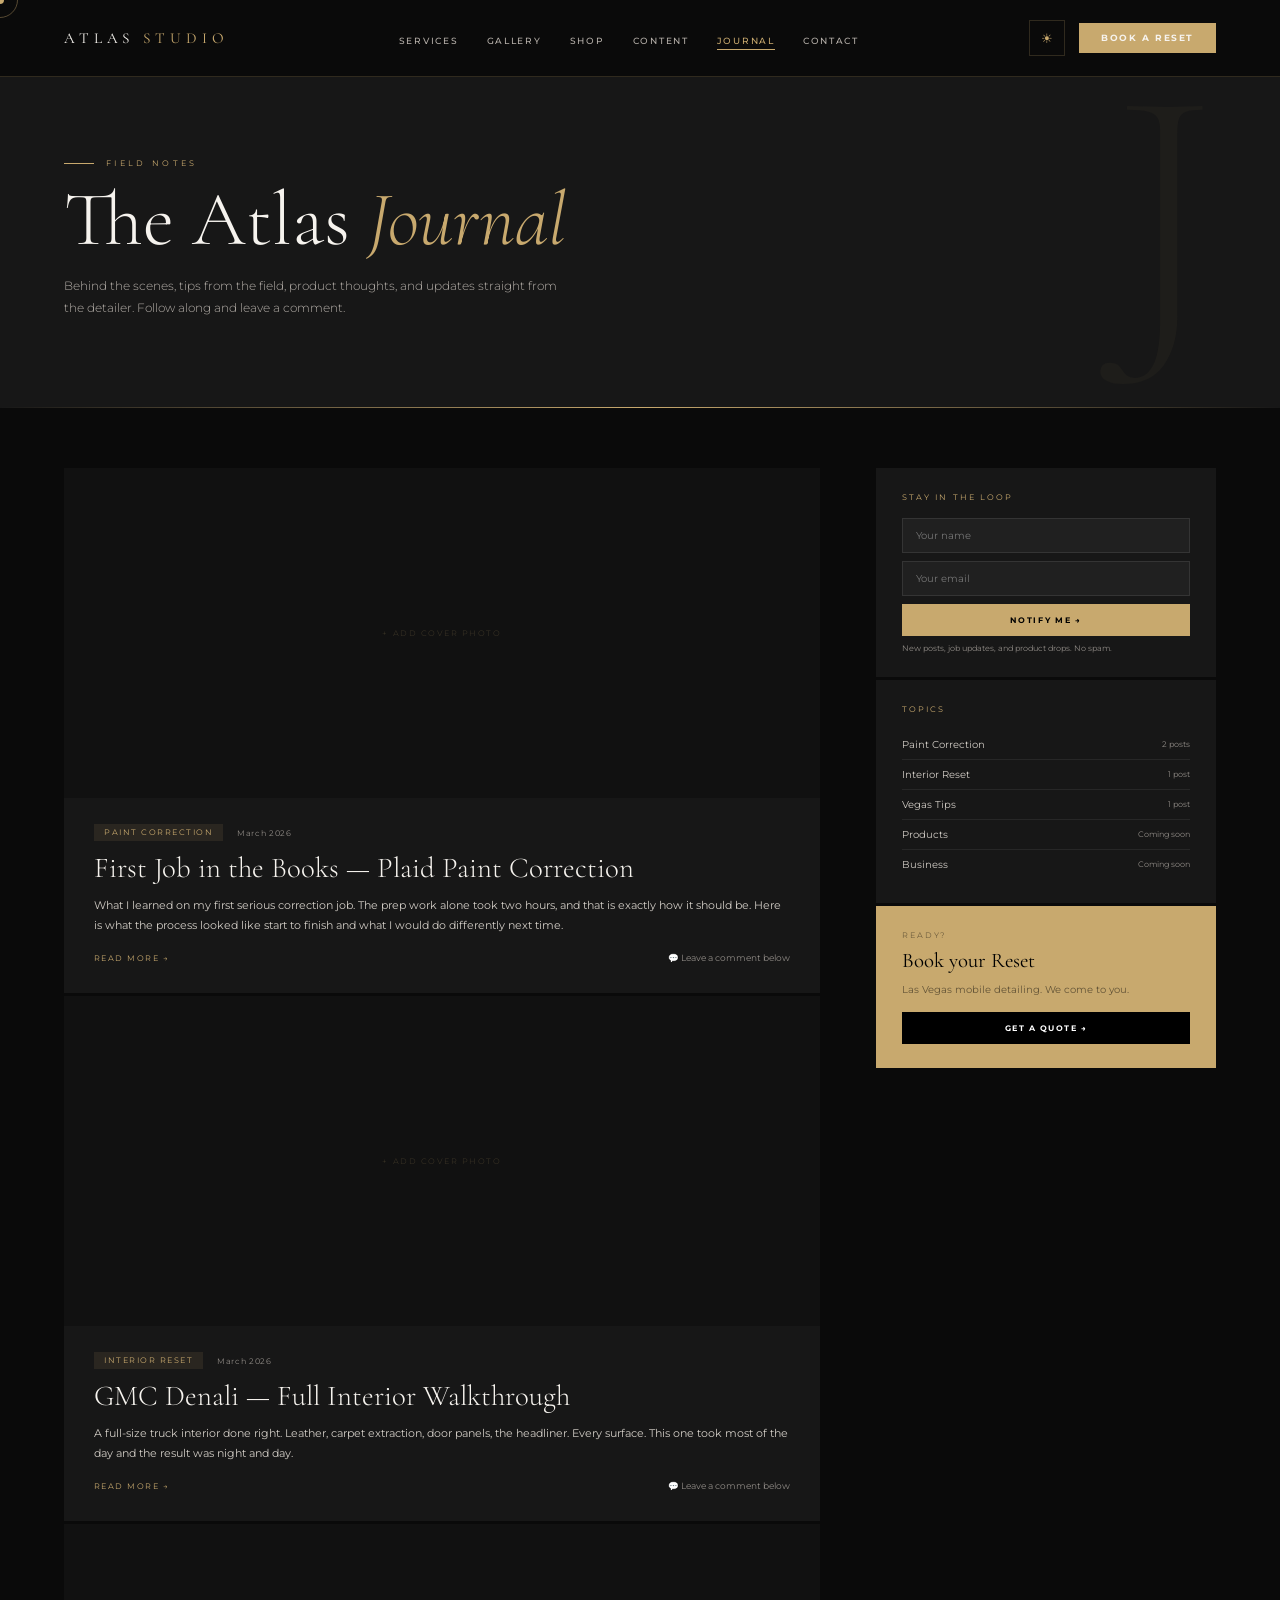
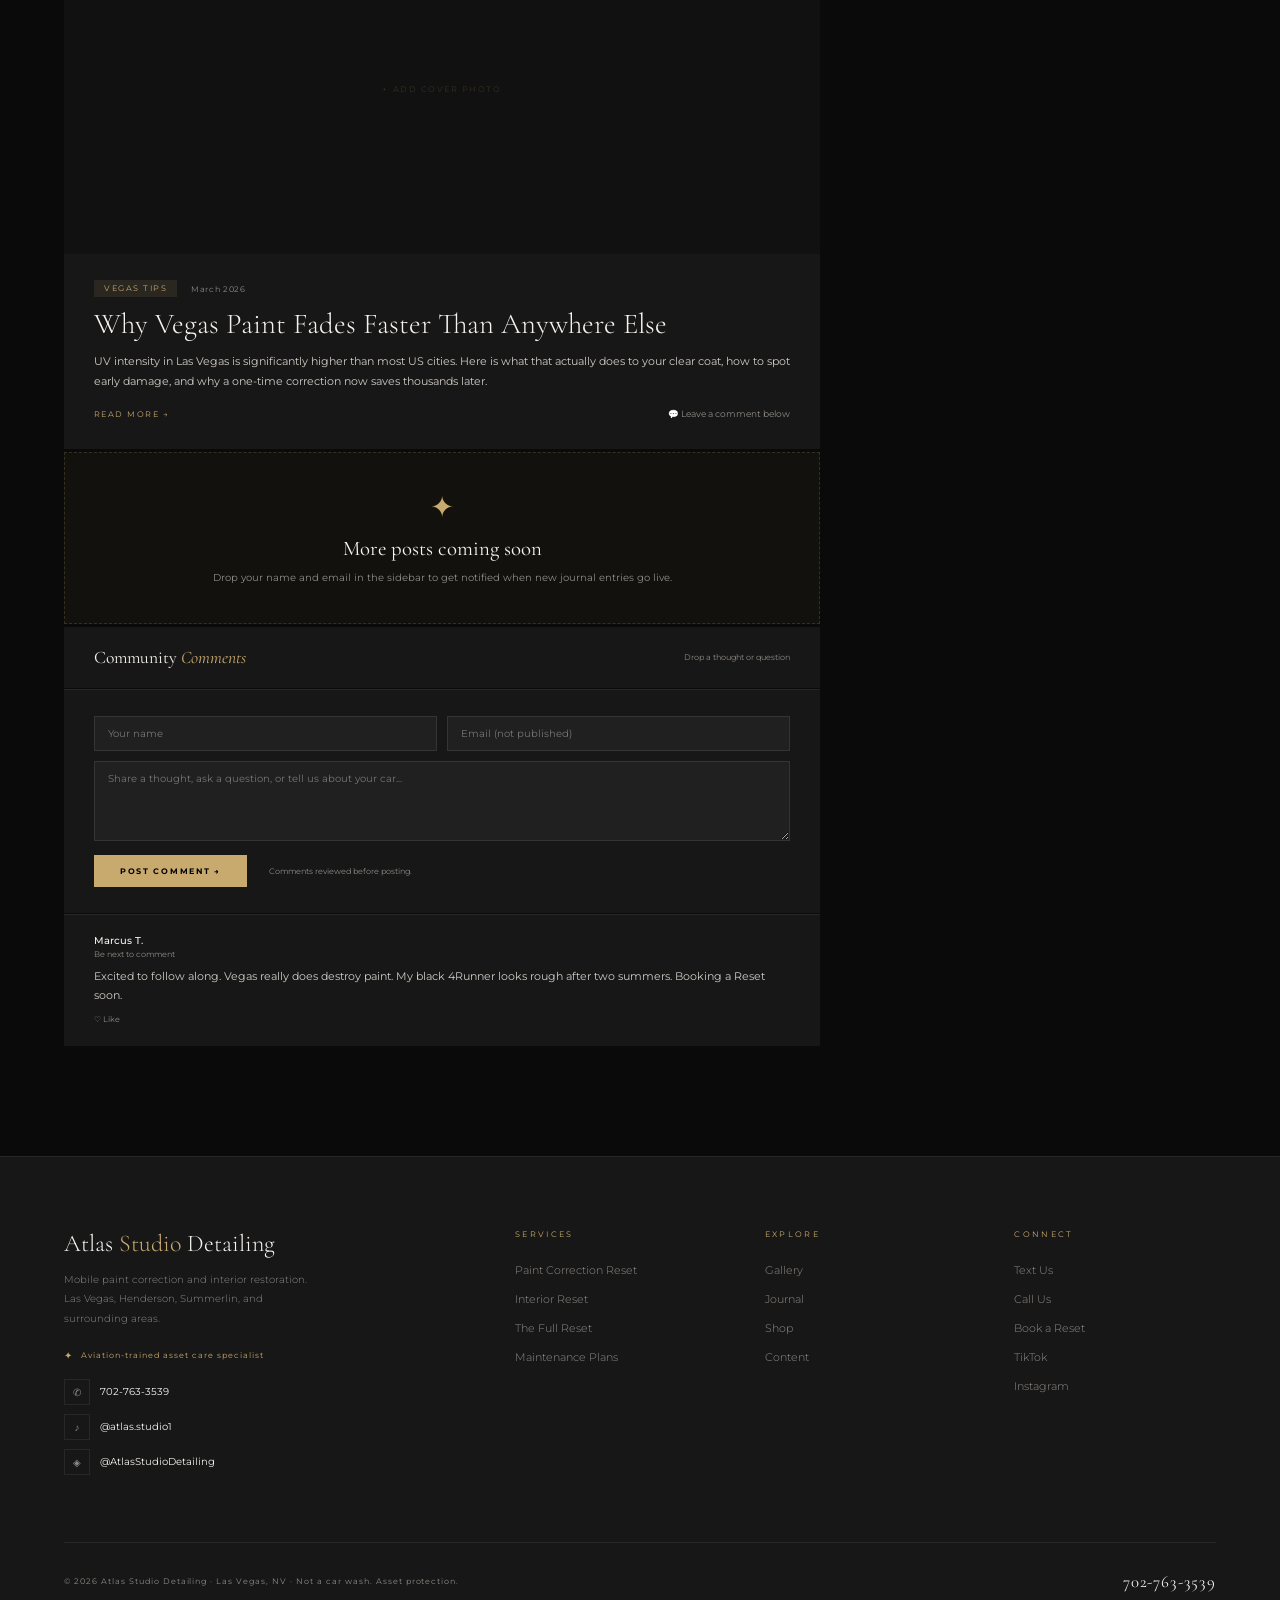
==== blog.html @ 5dc535c1 "Add files via upload" ====
<!DOCTYPE html>
<html lang="en" data-theme="dark">
<head>
<meta charset="UTF-8"><meta name="viewport" content="width=device-width,initial-scale=1.0">
<title>The Atlas Journal | Atlas Studio Detailing</title><meta name="description" content="Behind the scenes, tips from the field, and updates from Atlas Studio Detailing Las Vegas. Read and comment.">
<link rel="preconnect" href="https://fonts.googleapis.com"><link rel="preconnect" href="https://fonts.gstatic.com" crossorigin><link href="https://fonts.googleapis.com/css2?family=Cormorant+Garamond:ital,wght@0,300;0,400;0,600;1,300;1,400&family=Montserrat:wght@300;400;500;600;700&display=swap" rel="stylesheet">
<style>/* ═══════════════════════════════════════════════════
   ATLAS STUDIO — GLOBAL DESIGN SYSTEM v3.0
   State of the Art · Premium · Las Vegas
═══════════════════════════════════════════════════ */

/* ── THEME VARIABLES ── */
:root {
  --black:     #0a0a0a;
  --dark:      #111111;
  --charcoal:  #171717;
  --surface:   #1c1c1c;
  --white:     #f6f3ee;
  --gold:      #c8a96e;
  --gold-lt:   #dfc18e;
  --gold-dim:  rgba(200,169,110,.12);
  --gold-glow: rgba(200,169,110,.25);
  --muted:     #908b86;
  --mid:       #b5afa9;
  --copy:      #d0cbc4;
  --border:    rgba(255,255,255,.07);
  --border-gold: rgba(200,169,110,.2);
  --glass-bg:  rgba(255,255,255,.04);
  --glass-border: rgba(255,255,255,.09);
  --shadow:    0 24px 60px rgba(0,0,0,.45);
  /* Light mode overrides applied via [data-theme="light"] */
}

[data-theme="light"] {
  --black:     #f0ece4;
  --dark:      #e8e4dc;
  --charcoal:  #dedad2;
  --surface:   #f5f2ec;
  --white:     #1a1814;
  --muted:     #6b6560;
  --mid:       #5a5550;
  --copy:      #3a3630;
  --border:    rgba(0,0,0,.08);
  --border-gold: rgba(160,120,60,.25);
  --glass-bg:  rgba(0,0,0,.03);
  --glass-border: rgba(0,0,0,.1);
  --shadow:    0 24px 60px rgba(0,0,0,.12);
}

/* ── RESET & BASE ── */
*,*::before,*::after{margin:0;padding:0;box-sizing:border-box}
html{scroll-behavior:smooth;font-size:16px}
body{
  background:var(--black);
  color:var(--white);
  font-family:'Montserrat',sans-serif;
  overflow-x:hidden;
  -webkit-font-smoothing:antialiased;
  transition:background .35s,color .35s;
}

/* ── ZERO BLUE LINKS ── */
a,a:link,a:visited,a:hover,a:active,a:focus{
  color:inherit!important;
  text-decoration:none!important;
  -webkit-tap-highlight-color:transparent;
}

/* ── CUSTOM CURSOR ── */
.cursor{
  position:fixed;width:8px;height:8px;
  background:var(--gold);border-radius:50%;
  pointer-events:none;z-index:9999;
  transform:translate(-50%,-50%);
  transition:transform .15s cubic-bezier(.16,1,.3,1),
             background .2s,width .2s,height .2s;
  mix-blend-mode:normal;
}
.cursor-ring{
  position:fixed;width:36px;height:36px;
  border:1.5px solid var(--gold);border-radius:50%;
  pointer-events:none;z-index:9998;
  transform:translate(-50%,-50%);
  transition:left .1s,top .1s,
             width .3s cubic-bezier(.16,1,.3,1),
             height .3s cubic-bezier(.16,1,.3,1),
             opacity .3s,border-color .2s;
  opacity:.4;
}
.cursor.active{transform:translate(-50%,-50%) scale(0);background:var(--gold-lt)}
.cursor-ring.active{width:56px;height:56px;opacity:.65}

/* ── NAVIGATION ── */
nav{
  position:fixed;top:0;left:0;right:0;z-index:600;
  padding:20px 5vw;
  display:flex;align-items:center;justify-content:space-between;
  background:rgba(10,10,10,.92);
  backdrop-filter:blur(20px) saturate(180%);
  -webkit-backdrop-filter:blur(20px) saturate(180%);
  border-bottom:1px solid var(--border-gold);
  transition:padding .3s,background .3s;
}
[data-theme="light"] nav{background:rgba(240,236,228,.92)}
nav.scrolled{padding:13px 5vw}
.nav-logo{
  font-family:'Cormorant Garamond',serif;
  font-size:.95rem;font-weight:400;
  letter-spacing:.32em;text-transform:uppercase;
  color:var(--white)!important;
}
.nav-logo span{color:var(--gold)!important}
.nav-links{display:flex;gap:28px;list-style:none}
.nav-links a{
  color:var(--mid)!important;
  font-size:.54rem;letter-spacing:.2em;
  text-transform:uppercase;font-weight:500;
  transition:color .25s;
  padding-bottom:3px;
  border-bottom:1px solid transparent;
}
.nav-links a:hover,.nav-links a.active{
  color:var(--gold)!important;
  border-bottom-color:var(--gold);
}
.nav-right{display:flex;align-items:center;gap:14px}

/* Theme toggle */
.theme-toggle{
  width:36px;height:36px;
  border:1px solid var(--border-gold);
  background:transparent;
  color:var(--gold)!important;
  font-size:.8rem;
  display:flex;align-items:center;justify-content:center;
  cursor:pointer;transition:background .25s,transform .25s;
  flex-shrink:0;
}
.theme-toggle:hover{background:var(--gold-dim);transform:rotate(20deg)}

/* Mobile menu toggle */
.nav-hamburger{
  display:none;
  flex-direction:column;gap:5px;
  cursor:pointer;padding:6px;
}
.nav-hamburger span{
  display:block;width:22px;height:1.5px;
  background:var(--gold);
  transition:transform .3s,opacity .3s;
}
.nav-hamburger.open span:nth-child(1){transform:translateY(6.5px) rotate(45deg)}
.nav-hamburger.open span:nth-child(2){opacity:0}
.nav-hamburger.open span:nth-child(3){transform:translateY(-6.5px) rotate(-45deg)}

/* Mobile menu */
.mobile-menu{
  position:fixed;top:0;left:0;right:0;bottom:0;
  background:rgba(10,10,10,.98);
  z-index:590;
  display:flex;flex-direction:column;align-items:center;justify-content:center;
  gap:6px;
  opacity:0;pointer-events:none;
  transition:opacity .3s;
}
.mobile-menu.open{opacity:1;pointer-events:all}
.mobile-menu a{
  font-family:'Cormorant Garamond',serif;
  font-size:clamp(2rem,7vw,3rem);
  font-weight:300;color:var(--white)!important;
  letter-spacing:.1em;
  padding:10px 0;
  opacity:0;transform:translateY(20px);
  transition:opacity .35s,transform .35s,color .25s;
}
.mobile-menu.open a{opacity:1;transform:translateY(0)}
.mobile-menu.open a:nth-child(1){transition-delay:.05s}
.mobile-menu.open a:nth-child(2){transition-delay:.1s}
.mobile-menu.open a:nth-child(3){transition-delay:.15s}
.mobile-menu.open a:nth-child(4){transition-delay:.2s}
.mobile-menu.open a:nth-child(5){transition-delay:.25s}
.mobile-menu.open a:nth-child(6){transition-delay:.3s}
.mobile-menu.open a:nth-child(7){transition-delay:.35s}
.mobile-menu a:hover{color:var(--gold)!important}

.nav-cta{
  font-size:.54rem;letter-spacing:.18em;
  text-transform:uppercase;font-weight:700;
  color:var(--black)!important;
  background:var(--gold);padding:10px 22px;
  transition:background .25s,transform .2s;
  white-space:nowrap;
}
.nav-cta:hover{background:var(--gold-lt);transform:translateY(-1px)}

/* ── INNER PAGE HERO ── */
.page-hero{
  padding:158px 5vw 88px;
  background:var(--charcoal);
  position:relative;overflow:hidden;
}
.page-hero::after{
  content:'';position:absolute;
  bottom:0;left:0;right:0;height:1px;
  background:linear-gradient(to right,transparent,var(--gold),transparent);
}
.ph-eyebrow{
  font-size:.52rem;letter-spacing:.4em;
  text-transform:uppercase;color:var(--gold);
  margin-bottom:14px;
  display:flex;align-items:center;gap:12px;
}
.ph-eyebrow::before{content:'';display:block;width:30px;height:1px;background:var(--gold)}
.ph-title{
  font-family:'Cormorant Garamond',serif;
  font-size:clamp(2.8rem,6vw,5rem);
  font-weight:300;line-height:1;color:var(--white);
}
.ph-title em{font-style:italic;color:var(--gold)}
.ph-sub{
  font-size:.72rem;color:var(--mid);
  line-height:1.95;max-width:500px;
  margin-top:16px;font-weight:300;
}
.ph-letter{
  position:absolute;right:5vw;top:50%;
  transform:translateY(-50%);
  font-family:'Cormorant Garamond',serif;
  font-size:20rem;font-weight:300;
  color:rgba(200,169,110,.04);
  line-height:1;pointer-events:none;user-select:none;
}

/* ── SECTION SYSTEM ── */
.label{
  font-size:.52rem;letter-spacing:.38em;
  text-transform:uppercase;color:var(--gold);
  margin-bottom:12px;
  display:flex;align-items:center;gap:12px;
}
.label::before{content:'';display:block;width:30px;height:1px;background:var(--gold)}
.title{
  font-family:'Cormorant Garamond',serif;
  font-size:clamp(2rem,3.5vw,3rem);
  font-weight:300;line-height:1.1;color:var(--white);
}
.title em{font-style:italic;color:var(--gold)}
.copy{font-size:.73rem;line-height:2;color:var(--copy);font-weight:300}

/* ── GLASS MORPHISM ── */
.glass{
  background:var(--glass-bg);
  backdrop-filter:blur(24px) saturate(160%);
  -webkit-backdrop-filter:blur(24px) saturate(160%);
  border:1px solid var(--glass-border);
}
.glass-gold{
  background:rgba(200,169,110,.06);
  backdrop-filter:blur(24px);
  -webkit-backdrop-filter:blur(24px);
  border:1px solid rgba(200,169,110,.18);
}

/* ── BUTTONS ── */
.btn-gold{
  background:var(--gold);color:var(--black)!important;
  padding:14px 34px;font-size:.57rem;
  letter-spacing:.2em;text-transform:uppercase;font-weight:700;
  transition:background .25s,transform .2s,box-shadow .25s;
  display:inline-block;position:relative;overflow:hidden;
}
.btn-gold::before{
  content:'';position:absolute;inset:0;
  background:rgba(255,255,255,.12);
  transform:translateX(-100%);transition:transform .35s;
}
.btn-gold:hover{background:var(--gold-lt);transform:translateY(-2px);box-shadow:0 12px 32px rgba(200,169,110,.3);color:var(--black)!important}
.btn-gold:hover::before{transform:translateX(0)}

.btn-dark{
  background:var(--dark);color:var(--white)!important;
  padding:14px 34px;font-size:.57rem;
  letter-spacing:.2em;text-transform:uppercase;font-weight:700;
  border:1px solid rgba(255,255,255,.1);
  transition:all .25s;display:inline-block;
}
.btn-dark:hover{background:var(--surface);border-color:var(--gold);transform:translateY(-2px);color:var(--white)!important}

.btn-outline{
  color:var(--white)!important;padding:13px 30px;
  font-size:.55rem;letter-spacing:.18em;
  text-transform:uppercase;font-weight:500;
  border:1px solid rgba(255,255,255,.18);
  transition:all .25s;display:inline-block;
}
.btn-outline:hover{border-color:var(--gold);color:var(--gold)!important;transform:translateY(-1px)}

.btn-ghost{
  color:var(--gold)!important;padding:9px 18px;
  font-size:.51rem;letter-spacing:.16em;
  text-transform:uppercase;
  border:1px solid rgba(200,169,110,.35);
  transition:all .25s;display:inline-block;
}
.btn-ghost:hover{background:var(--gold);color:var(--black)!important;transform:translateY(-1px)}

.btn-black{
  background:var(--black);color:var(--white)!important;
  padding:14px 34px;font-size:.57rem;
  letter-spacing:.2em;text-transform:uppercase;font-weight:700;
  border:1px solid rgba(255,255,255,.08);
  transition:all .25s;display:inline-block;
}
.btn-black:hover{background:#181818;border-color:var(--gold-dim);transform:translateY(-1px);color:var(--white)!important}

/* ── MARQUEE ── */
.marquee-wrap{
  overflow:hidden;padding:38px 0;
  border-top:1px solid var(--border);
  border-bottom:1px solid var(--border);
  background:var(--black);
}
.marquee-track{
  display:flex;gap:48px;
  animation:marquee 30s linear infinite;
  white-space:nowrap;
}
.m-item{
  font-family:'Cormorant Garamond',serif;
  font-size:1.75rem;font-weight:300;
  color:#3a3a3a;
  display:flex;align-items:center;gap:24px;flex-shrink:0;
  transition:color .3s;
}
.m-item.bright{color:var(--mid)}
.m-dot{width:4px;height:4px;background:var(--gold);border-radius:50%;flex-shrink:0}
@keyframes marquee{0%{transform:translateX(0)}100%{transform:translateX(-50%)}}

/* ── SCROLL REVEAL ── */
.reveal{opacity:1;transform:none;transition:opacity .75s ease,transform .75s ease}
.js-ready .reveal{opacity:0;transform:translateY(28px)}
.js-ready .reveal.in-view{opacity:1!important;transform:none!important}
.js-ready .reveal.delay-1{transition-delay:.1s}
.js-ready .reveal.delay-2{transition-delay:.2s}
.js-ready .reveal.delay-3{transition-delay:.3s}

/* ── FOOTER ── */
footer{background:var(--charcoal);border-top:1px solid var(--border);padding:72px 5vw 40px}
.footer-grid{display:grid;grid-template-columns:2fr 1fr 1fr 1fr;gap:48px;margin-bottom:58px}
.footer-brand{
  font-family:'Cormorant Garamond',serif;
  font-size:1.5rem;font-weight:300;color:var(--white);margin-bottom:12px;
}
.footer-brand span{color:var(--gold)!important}
.footer-tag{font-size:.63rem;color:var(--muted);line-height:1.9;max-width:250px;margin-bottom:22px;font-weight:300}
.footer-credential{
  font-size:.52rem;letter-spacing:.12em;
  color:var(--gold);margin-bottom:18px;
  display:flex;align-items:center;gap:8px;
}
.footer-credential::before{content:'✦';font-size:.6rem}
.footer-row{
  display:flex;align-items:center;gap:10px;
  font-size:.63rem;color:var(--mid)!important;
  margin-bottom:9px;transition:color .25s;
}
.footer-row:hover{color:var(--gold)!important}
.f-ico{
  width:26px;height:26px;
  border:1px solid var(--border);
  display:flex;align-items:center;justify-content:center;
  font-size:.62rem;flex-shrink:0;color:var(--muted);
}
.footer-head{
  font-size:.51rem;letter-spacing:.28em;
  text-transform:uppercase;color:var(--gold);margin-bottom:20px;
}
.footer-list{list-style:none;display:flex;flex-direction:column;gap:10px}
.footer-list a{font-size:.67rem;color:var(--muted)!important;transition:color .25s;font-weight:300}
.footer-list a:hover{color:var(--white)!important}
.footer-bottom{
  display:flex;justify-content:space-between;align-items:center;
  padding-top:28px;border-top:1px solid var(--border);
}
.footer-copy{font-size:.51rem;color:var(--muted);letter-spacing:.12em}
.footer-tel{
  font-family:'Cormorant Garamond',serif;
  font-size:1.05rem;color:var(--gold)!important;letter-spacing:.05em;
}

/* ── SHARED ANIMATIONS ── */
@keyframes fadeUp{from{opacity:0;transform:translateY(24px)}to{opacity:1;transform:translateY(0)}}
@keyframes fadeIn{from{opacity:0}to{opacity:1}}
@keyframes pulse{0%,100%{box-shadow:0 0 0 0 rgba(200,169,110,.4)}50%{box-shadow:0 0 0 8px rgba(200,169,110,0)}}

/* ── RESPONSIVE ── */
@media(max-width:860px){
  body{cursor:auto}
  .cursor,.cursor-ring{display:none}
  .nav-links{display:none}
  .nav-hamburger{display:flex}
  nav{padding:16px 5vw}
  .footer-grid{grid-template-columns:1fr 1fr;gap:32px}
  .ph-letter{display:none}
  .page-hero{padding:128px 5vw 60px}
}
@media(max-width:520px){.footer-grid{grid-template-columns:1fr}}

.blog-body{padding:60px 5vw 110px}
.blog-layout{display:grid;grid-template-columns:1fr 340px;gap:56px;align-items:start}
.posts{display:flex;flex-direction:column;gap:3px}
.post{background:var(--charcoal);overflow:hidden;transition:background .3s,transform .3s;position:relative}
.post::before{content:"";position:absolute;left:0;top:0;bottom:0;width:3px;background:var(--gold);transform:scaleY(0);transform-origin:top;transition:transform .35s}
.post:hover{background:var(--surface);transform:translateY(-2px)}
.post:hover::before{transform:scaleY(1)}
.post-img{aspect-ratio:16/7;position:relative;overflow:hidden;background:#111}
.post-img-ph{position:absolute;inset:0;display:flex;align-items:center;justify-content:center;font-size:.48rem;letter-spacing:.2em;text-transform:uppercase;color:rgba(200,169,110,.2)}
.post-img img{position:absolute;inset:0;width:100%;height:100%;object-fit:cover;transition:transform .5s}
.post:hover .post-img img{transform:scale(1.04)}
.post-body{padding:26px 30px 30px}
.post-meta{display:flex;align-items:center;gap:14px;margin-bottom:10px;flex-wrap:wrap}
.post-cat{font-size:.47rem;letter-spacing:.2em;text-transform:uppercase;color:var(--gold);background:rgba(200,169,110,.1);padding:4px 10px}
.post-date{font-size:.51rem;color:var(--muted);letter-spacing:.08em}
.post-title{font-family:"Cormorant Garamond",serif;font-size:clamp(1.3rem,2.5vw,1.8rem);font-weight:300;color:var(--white);margin-bottom:10px;line-height:1.2}
.post-excerpt{font-size:.67rem;color:var(--copy);line-height:1.9;margin-bottom:16px}
.post-foot{display:flex;align-items:center;justify-content:space-between;flex-wrap:wrap;gap:10px}
.post-read{font-size:.51rem;letter-spacing:.18em;text-transform:uppercase;color:var(--gold);transition:letter-spacing .25s}
.post:hover .post-read{letter-spacing:.26em}
.post-soon{background:rgba(200,169,110,.04);border:1px dashed rgba(200,169,110,.2);padding:36px 32px;text-align:center}
.post-soon-ico{font-size:1.8rem;color:var(--gold);margin-bottom:12px}
.post-soon-title{font-family:"Cormorant Garamond",serif;font-size:1.3rem;color:var(--white);margin-bottom:8px}
.post-soon-sub{font-size:.62rem;color:var(--muted);line-height:1.8}
/* Sidebar */
.blog-sidebar{position:sticky;top:100px;display:flex;flex-direction:column;gap:3px}
.sb-card{background:var(--charcoal);padding:24px 26px}
.sb-title{font-size:.5rem;letter-spacing:.26em;text-transform:uppercase;color:var(--gold);margin-bottom:16px}
.sb-form input{width:100%;background:rgba(255,255,255,.04);border:1px solid var(--glass-border);color:var(--white);padding:10px 13px;font-family:"Montserrat",sans-serif;font-size:.65rem;margin-bottom:8px;outline:none;transition:border-color .25s}
.sb-form input:focus{border-color:var(--gold)}
.sb-form button{width:100%;background:var(--gold);color:#000!important;border:none;padding:11px;font-family:"Montserrat",sans-serif;font-size:.53rem;letter-spacing:.2em;text-transform:uppercase;font-weight:700;cursor:pointer;transition:background .25s}
.sb-form button:hover{background:var(--gold-lt)}
.sb-note{font-size:.51rem;color:var(--muted);margin-top:7px}
.topic-row{display:flex;justify-content:space-between;align-items:center;padding:8px 0;border-bottom:1px solid var(--border);cursor:pointer;transition:color .25s}
.topic-row:last-child{border-bottom:none}
.topic-row:hover{color:var(--gold)}
.topic-n{font-size:.65rem;color:var(--copy)}
.topic-c{font-size:.51rem;color:var(--muted)}
/* Comments */
.comments-sec{margin-top:3px}
.comment-hdr{background:var(--charcoal);padding:20px 30px;display:flex;align-items:center;justify-content:space-between}
.comment-hdr-title{font-family:"Cormorant Garamond",serif;font-size:1.1rem;color:var(--white)}
.comment-form{background:var(--charcoal);padding:26px 30px;border-top:1px solid var(--border);margin-top:1px}
.comment-row{display:grid;grid-template-columns:1fr 1fr;gap:10px;margin-bottom:10px}
.comment-form input,.comment-form textarea{width:100%;background:rgba(255,255,255,.04);border:1px solid var(--glass-border);color:var(--white);padding:10px 13px;font-family:"Montserrat",sans-serif;font-size:.65rem;outline:none;transition:border-color .25s}
.comment-form input:focus,.comment-form textarea:focus{border-color:var(--gold)}
.comment-form textarea{resize:vertical;min-height:80px;margin-bottom:10px}
.comment-submit{background:var(--gold);color:#000!important;border:none;padding:11px 26px;font-family:"Montserrat",sans-serif;font-size:.53rem;letter-spacing:.2em;text-transform:uppercase;font-weight:700;cursor:pointer;transition:background .25s,transform .2s}
.comment-submit:hover{background:var(--gold-lt);transform:translateY(-1px)}
.comment-note{font-size:.51rem;color:var(--muted);margin-left:12px}
.comment-list{background:var(--charcoal);border-top:1px solid var(--border);margin-top:1px}
.comment-item{padding:20px 30px;border-bottom:1px solid var(--border)}
.comment-item:last-child{border-bottom:none}
.ci-name{font-size:.6rem;color:var(--white);font-weight:500;margin-bottom:3px}
.ci-date{font-size:.49rem;color:var(--muted);margin-bottom:8px}
.ci-text{font-size:.67rem;color:var(--copy);line-height:1.85}
.ci-like{font-size:.51rem;color:var(--muted);margin-top:8px;cursor:pointer;transition:color .25s;display:inline-block}
.ci-like:hover{color:var(--gold)}
@media(max-width:960px){.blog-layout{grid-template-columns:1fr}.blog-sidebar{position:static}.comment-row{grid-template-columns:1fr}}
</style>
</head>
<body>
<div class="cursor" id="cur"></div><div class="cursor-ring" id="curRing"></div>
<div class="mobile-menu" id="mobileMenu"><a href="index.html" onclick="toggleMobileMenu()">Home</a><a href="services.html" onclick="toggleMobileMenu()">Services</a><a href="gallery.html" onclick="toggleMobileMenu()">Gallery</a><a href="shop.html" onclick="toggleMobileMenu()">Shop</a><a href="content.html" onclick="toggleMobileMenu()">Content</a><a href="blog.html" onclick="toggleMobileMenu()">Journal</a><a href="booking.html" onclick="toggleMobileMenu()">Contact</a></div>
<nav id="nav"><a href="index.html" class="nav-logo">Atlas <span>Studio</span></a><ul class="nav-links"><li><a href="services.html">Services</a></li><li><a href="gallery.html">Gallery</a></li><li><a href="shop.html">Shop</a></li><li><a href="content.html">Content</a></li><li><a href="blog.html" class="active">Journal</a></li><li><a href="booking.html">Contact</a></li></ul><div class="nav-right"><button class="theme-toggle" onclick="toggleTheme()" title="Toggle theme">☀</button><a href="booking.html" class="nav-cta">Book a Reset</a><div class="nav-hamburger" id="navBurger" onclick="toggleMobileMenu()"><span></span><span></span><span></span></div></div></nav>

<div class="page-hero">
  <div class="ph-eyebrow">Field Notes</div>
  <h1 class="ph-title">The Atlas <em>Journal</em></h1>
  <p class="ph-sub">Behind the scenes, tips from the field, product thoughts, and updates straight from the detailer. Follow along and leave a comment.</p>
  <div class="ph-letter">J</div>
</div>
<div class="blog-body">
  <div class="blog-layout">
    <div>
      <div class="posts">
        <article class="post reveal">
          <div class="post-img"><div class="post-img-ph">+ Add Cover Photo</div></div>
          <div class="post-body">
            <div class="post-meta"><span class="post-cat">Paint Correction</span><span class="post-date">March 2026</span></div>
            <div class="post-title">First Job in the Books — Plaid Paint Correction</div>
            <p class="post-excerpt">What I learned on my first serious correction job. The prep work alone took two hours, and that is exactly how it should be. Here is what the process looked like start to finish and what I would do differently next time.</p>
            <div class="post-foot"><span class="post-read">Read more →</span><span style="font-size:.54rem;color:var(--muted)">💬 Leave a comment below</span></div>
          </div>
        </article>
        <article class="post reveal">
          <div class="post-img"><div class="post-img-ph">+ Add Cover Photo</div></div>
          <div class="post-body">
            <div class="post-meta"><span class="post-cat">Interior Reset</span><span class="post-date">March 2026</span></div>
            <div class="post-title">GMC Denali — Full Interior Walkthrough</div>
            <p class="post-excerpt">A full-size truck interior done right. Leather, carpet extraction, door panels, the headliner. Every surface. This one took most of the day and the result was night and day.</p>
            <div class="post-foot"><span class="post-read">Read more →</span><span style="font-size:.54rem;color:var(--muted)">💬 Leave a comment below</span></div>
          </div>
        </article>
        <article class="post reveal">
          <div class="post-img"><div class="post-img-ph">+ Add Cover Photo</div></div>
          <div class="post-body">
            <div class="post-meta"><span class="post-cat">Vegas Tips</span><span class="post-date">March 2026</span></div>
            <div class="post-title">Why Vegas Paint Fades Faster Than Anywhere Else</div>
            <p class="post-excerpt">UV intensity in Las Vegas is significantly higher than most US cities. Here is what that actually does to your clear coat, how to spot early damage, and why a one-time correction now saves thousands later.</p>
            <div class="post-foot"><span class="post-read">Read more →</span><span style="font-size:.54rem;color:var(--muted)">💬 Leave a comment below</span></div>
          </div>
        </article>
        <div class="post-soon reveal">
          <div class="post-soon-ico">✦</div>
          <div class="post-soon-title">More posts coming soon</div>
          <div class="post-soon-sub">Drop your name and email in the sidebar to get notified when new journal entries go live.</div>
        </div>
      </div>
      <div class="comments-sec" style="margin-top:3px">
        <div class="comment-hdr">
          <div class="comment-hdr-title">Community <em style="color:var(--gold)">Comments</em></div>
          <span style="font-size:.53rem;color:var(--muted)">Drop a thought or question</span>
        </div>
        <div class="comment-form">
          <div class="comment-row">
            <input type="text" id="cName" placeholder="Your name">
            <input type="email" id="cEmail" placeholder="Email (not published)">
          </div>
          <textarea id="cText" placeholder="Share a thought, ask a question, or tell us about your car..."></textarea>
          <div style="display:flex;align-items:center;flex-wrap:wrap;gap:10px">
            <button class="comment-submit" onclick="submitComment()">Post Comment →</button>
            <span class="comment-note">Comments reviewed before posting.</span>
          </div>
        </div>
        <div class="comment-list" id="commentList">
          <div class="comment-item">
            <div class="ci-name">Marcus T.</div>
            <div class="ci-date">Be next to comment</div>
            <div class="ci-text">Excited to follow along. Vegas really does destroy paint. My black 4Runner looks rough after two summers. Booking a Reset soon.</div>
            <span class="ci-like" onclick="this.textContent=this.textContent.includes('♡')?'♥  Liked':'♡  Like'">♡  Like</span>
          </div>
        </div>
      </div>
    </div>
    <div class="blog-sidebar">
      <div class="sb-card reveal">
        <div class="sb-title">Stay in the Loop</div>
        <div class="sb-form">
          <input type="text" placeholder="Your name">
          <input type="email" placeholder="Your email">
          <button onclick="this.textContent='✓ You are in!'">Notify Me →</button>
          <div class="sb-note">New posts, job updates, and product drops. No spam.</div>
        </div>
      </div>
      <div class="sb-card reveal">
        <div class="sb-title">Topics</div>
        <div class="topic-row"><span class="topic-n">Paint Correction</span><span class="topic-c">2 posts</span></div>
        <div class="topic-row"><span class="topic-n">Interior Reset</span><span class="topic-c">1 post</span></div>
        <div class="topic-row"><span class="topic-n">Vegas Tips</span><span class="topic-c">1 post</span></div>
        <div class="topic-row"><span class="topic-n">Products</span><span class="topic-c">Coming soon</span></div>
        <div class="topic-row" style="border-bottom:none"><span class="topic-n">Business</span><span class="topic-c">Coming soon</span></div>
      </div>
      <div class="sb-card reveal" style="background:var(--gold)">
        <div style="font-size:.49rem;letter-spacing:.24em;text-transform:uppercase;color:rgba(0,0,0,.45);margin-bottom:8px">Ready?</div>
        <div style="font-family:'Cormorant Garamond',serif;font-size:1.3rem;color:#000;margin-bottom:8px">Book your Reset</div>
        <p style="font-size:.62rem;color:rgba(0,0,0,.5);line-height:1.75;margin-bottom:14px">Las Vegas mobile detailing. We come to you.</p>
        <a href="booking.html" style="background:#000;color:#fff!important;padding:11px 20px;font-size:.53rem;letter-spacing:.18em;text-transform:uppercase;font-weight:700;display:block;text-align:center;transition:background .25s">Get a Quote →</a>
      </div>
    </div>
  </div>
</div>

<footer><div class="footer-grid"><div><div class="footer-brand">Atlas <span>Studio</span> Detailing</div><p class="footer-tag">Mobile paint correction and interior restoration. Las Vegas, Henderson, Summerlin, and surrounding areas.</p><div class="footer-credential">Aviation-trained asset care specialist</div><a href="tel:7027633539" class="footer-row"><div class="f-ico">✆</div>702-763-3539</a><a href="https://www.tiktok.com/@atlas.studio1" target="_blank" class="footer-row"><div class="f-ico">♪</div>@atlas.studio1</a><a href="https://instagram.com/AtlasStudioDetailing" target="_blank" class="footer-row"><div class="f-ico">◈</div>@AtlasStudioDetailing</a></div><div><div class="footer-head">Services</div><ul class="footer-list"><li><a href="services.html">Paint Correction Reset</a></li><li><a href="services.html">Interior Reset</a></li><li><a href="services.html">The Full Reset</a></li><li><a href="services.html">Maintenance Plans</a></li></ul></div><div><div class="footer-head">Explore</div><ul class="footer-list"><li><a href="gallery.html">Gallery</a></li><li><a href="blog.html">Journal</a></li><li><a href="shop.html">Shop</a></li><li><a href="content.html">Content</a></li></ul></div><div><div class="footer-head">Connect</div><ul class="footer-list"><li><a href="sms:7027633539">Text Us</a></li><li><a href="tel:7027633539">Call Us</a></li><li><a href="booking.html">Book a Reset</a></li><li><a href="https://www.tiktok.com/@atlas.studio1" target="_blank">TikTok</a></li><li><a href="https://instagram.com/AtlasStudioDetailing" target="_blank">Instagram</a></li></ul></div></div><div class="footer-bottom"><div class="footer-copy">© 2026 Atlas Studio Detailing · Las Vegas, NV · Not a car wash. Asset protection.</div><a href="tel:7027633539" class="footer-tel">702-763-3539</a></div></footer>
<script>// ═══════════════════════════════════════
// ATLAS STUDIO — SHARED JS v3.0
// ═══════════════════════════════════════

// ── THEME TOGGLE ──
const html = document.documentElement;
const savedTheme = localStorage.getItem('atlas-theme') || 'dark';
html.setAttribute('data-theme', savedTheme);

function toggleTheme() {
  const current = html.getAttribute('data-theme');
  const next = current === 'dark' ? 'light' : 'dark';
  html.setAttribute('data-theme', next);
  localStorage.setItem('atlas-theme', next);
  document.querySelectorAll('.theme-toggle').forEach(btn => {
    btn.textContent = next === 'dark' ? '☀' : '◑';
  });
}
document.addEventListener('DOMContentLoaded', () => {
  document.querySelectorAll('.theme-toggle').forEach(btn => {
    btn.textContent = savedTheme === 'dark' ? '☀' : '◑';
  });
});

// ── CURSOR ──
const cur = document.getElementById('cur');
const ring = document.getElementById('curRing');
if (cur && ring) {
  let mx=0,my=0,rx=0,ry=0;
  document.addEventListener('mousemove', e => {
    mx = e.clientX; my = e.clientY;
    cur.style.left = mx+'px'; cur.style.top = my+'px';
  });
  (function loop() {
    rx += (mx-rx)*.12; ry += (my-ry)*.12;
    ring.style.left = rx+'px'; ring.style.top = ry+'px';
    requestAnimationFrame(loop);
  })();
  document.querySelectorAll('a,button,[class*="card"],[class*="tile"],[class*="btn"]').forEach(el => {
    el.addEventListener('mouseenter', () => { cur.classList.add('active'); ring.classList.add('active'); });
    el.addEventListener('mouseleave', () => { cur.classList.remove('active'); ring.classList.remove('active'); });
  });
}

// ── NAV SCROLL + MOBILE ──
const nav = document.getElementById('nav');
if (nav) {
  window.addEventListener('scroll', () => nav.classList.toggle('scrolled', scrollY > 60));
}
function toggleMobileMenu() {
  const menu = document.getElementById('mobileMenu');
  const burger = document.getElementById('navBurger');
  if (menu && burger) {
    menu.classList.toggle('open');
    burger.classList.toggle('open');
    document.body.style.overflow = menu.classList.contains('open') ? 'hidden' : '';
  }
}

// ── SCROLL REVEAL ──
document.body.classList.add('js-ready');
const io = new IntersectionObserver(entries => {
  entries.forEach(e => {
    if (e.isIntersecting) { e.target.classList.add('in-view'); io.unobserve(e.target); }
  });
}, { rootMargin: '0px 0px -50px 0px', threshold: .05 });
document.querySelectorAll('.reveal').forEach(el => io.observe(el));
</script>
<script>
function submitComment(){
  const name=document.getElementById('cName').value.trim();
  const text=document.getElementById('cText').value.trim();
  if(!name||!text){
    if(!name)document.getElementById('cName').style.borderColor='rgba(200,169,110,.8)';
    if(!text)document.getElementById('cText').style.borderColor='rgba(200,169,110,.8)';
    return;
  }
  const list=document.getElementById('commentList');
  const div=document.createElement('div');
  div.className='comment-item';
  div.innerHTML=`<div class="ci-name">${name}</div><div class="ci-date">Just now</div><div class="ci-text">${text}</div><span class="ci-like" onclick="this.textContent=this.textContent.includes('♡')?'♥  Liked':'♡  Like'">♡  Like</span>`;
  list.appendChild(div);
  document.getElementById('cName').value='';
  document.getElementById('cEmail').value='';
  document.getElementById('cText').value='';
  div.scrollIntoView({behavior:'smooth',block:'center'});
}
</script>
</body></html>
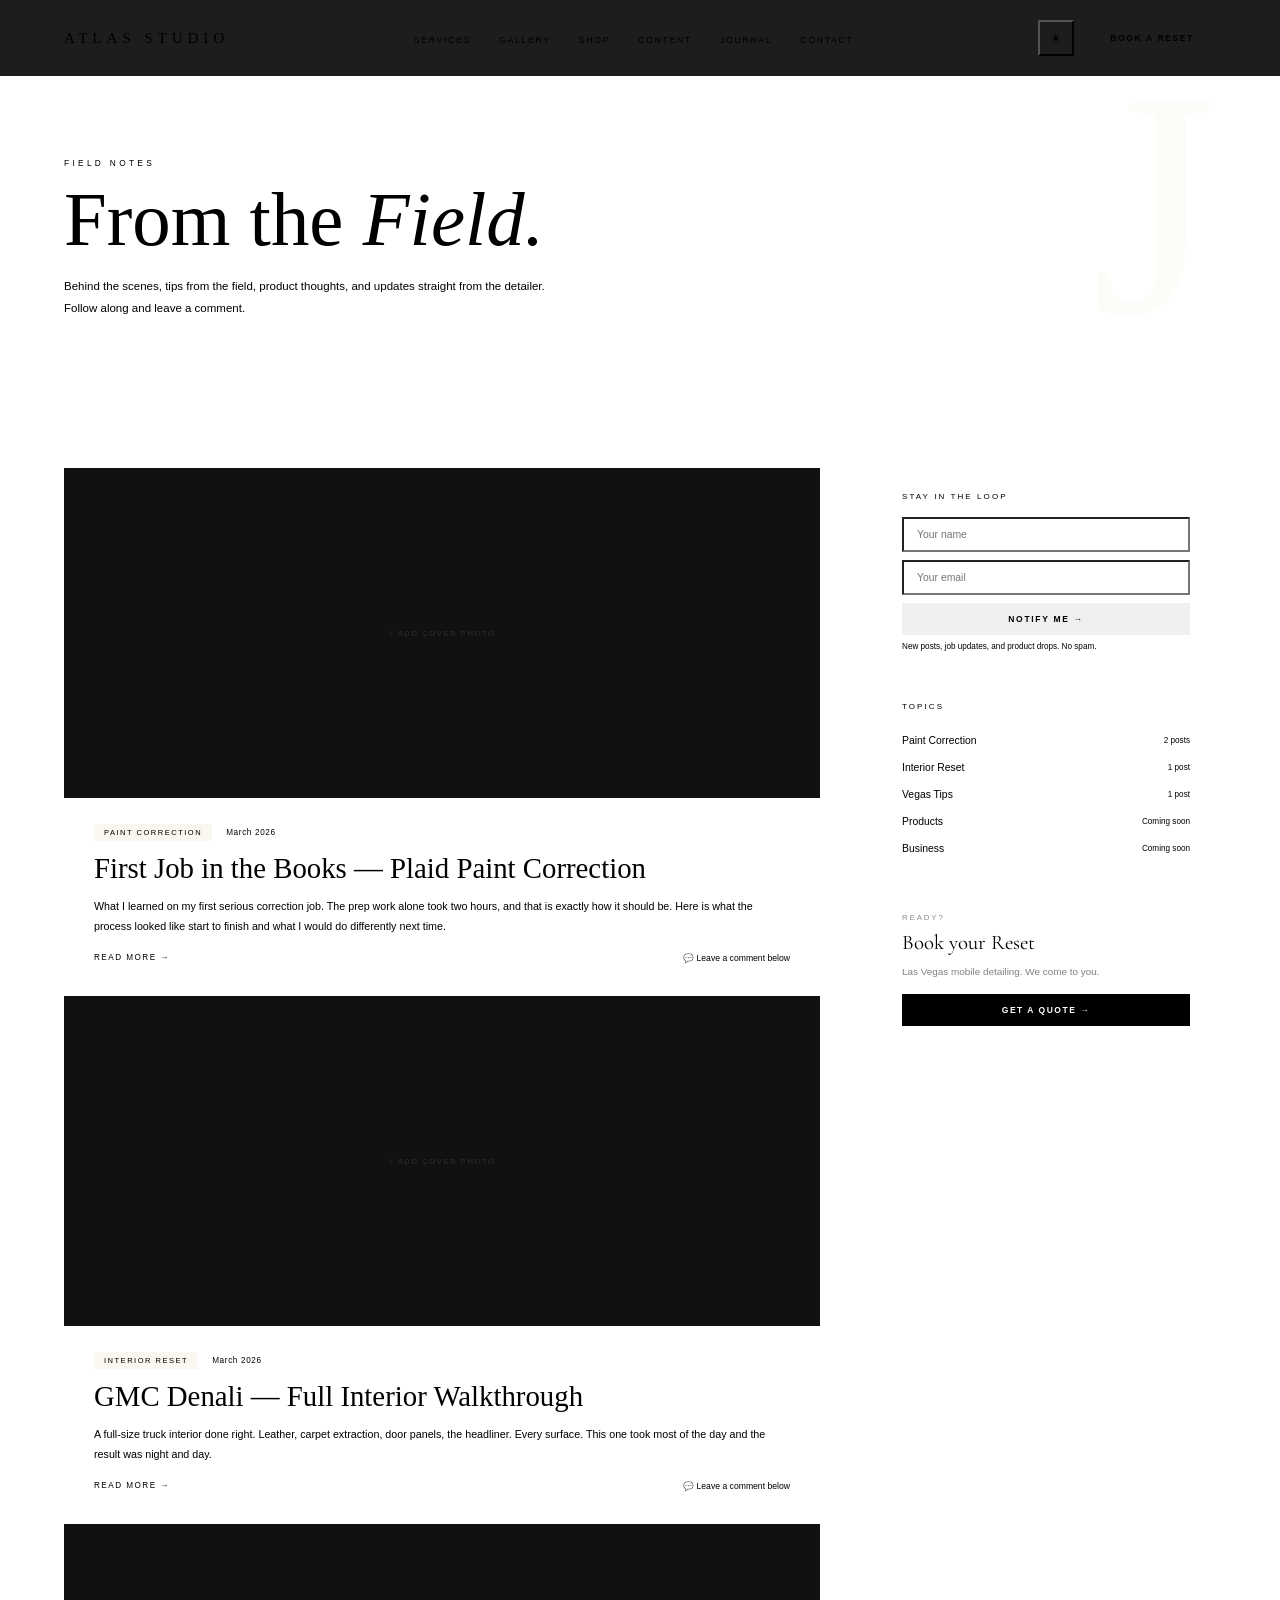
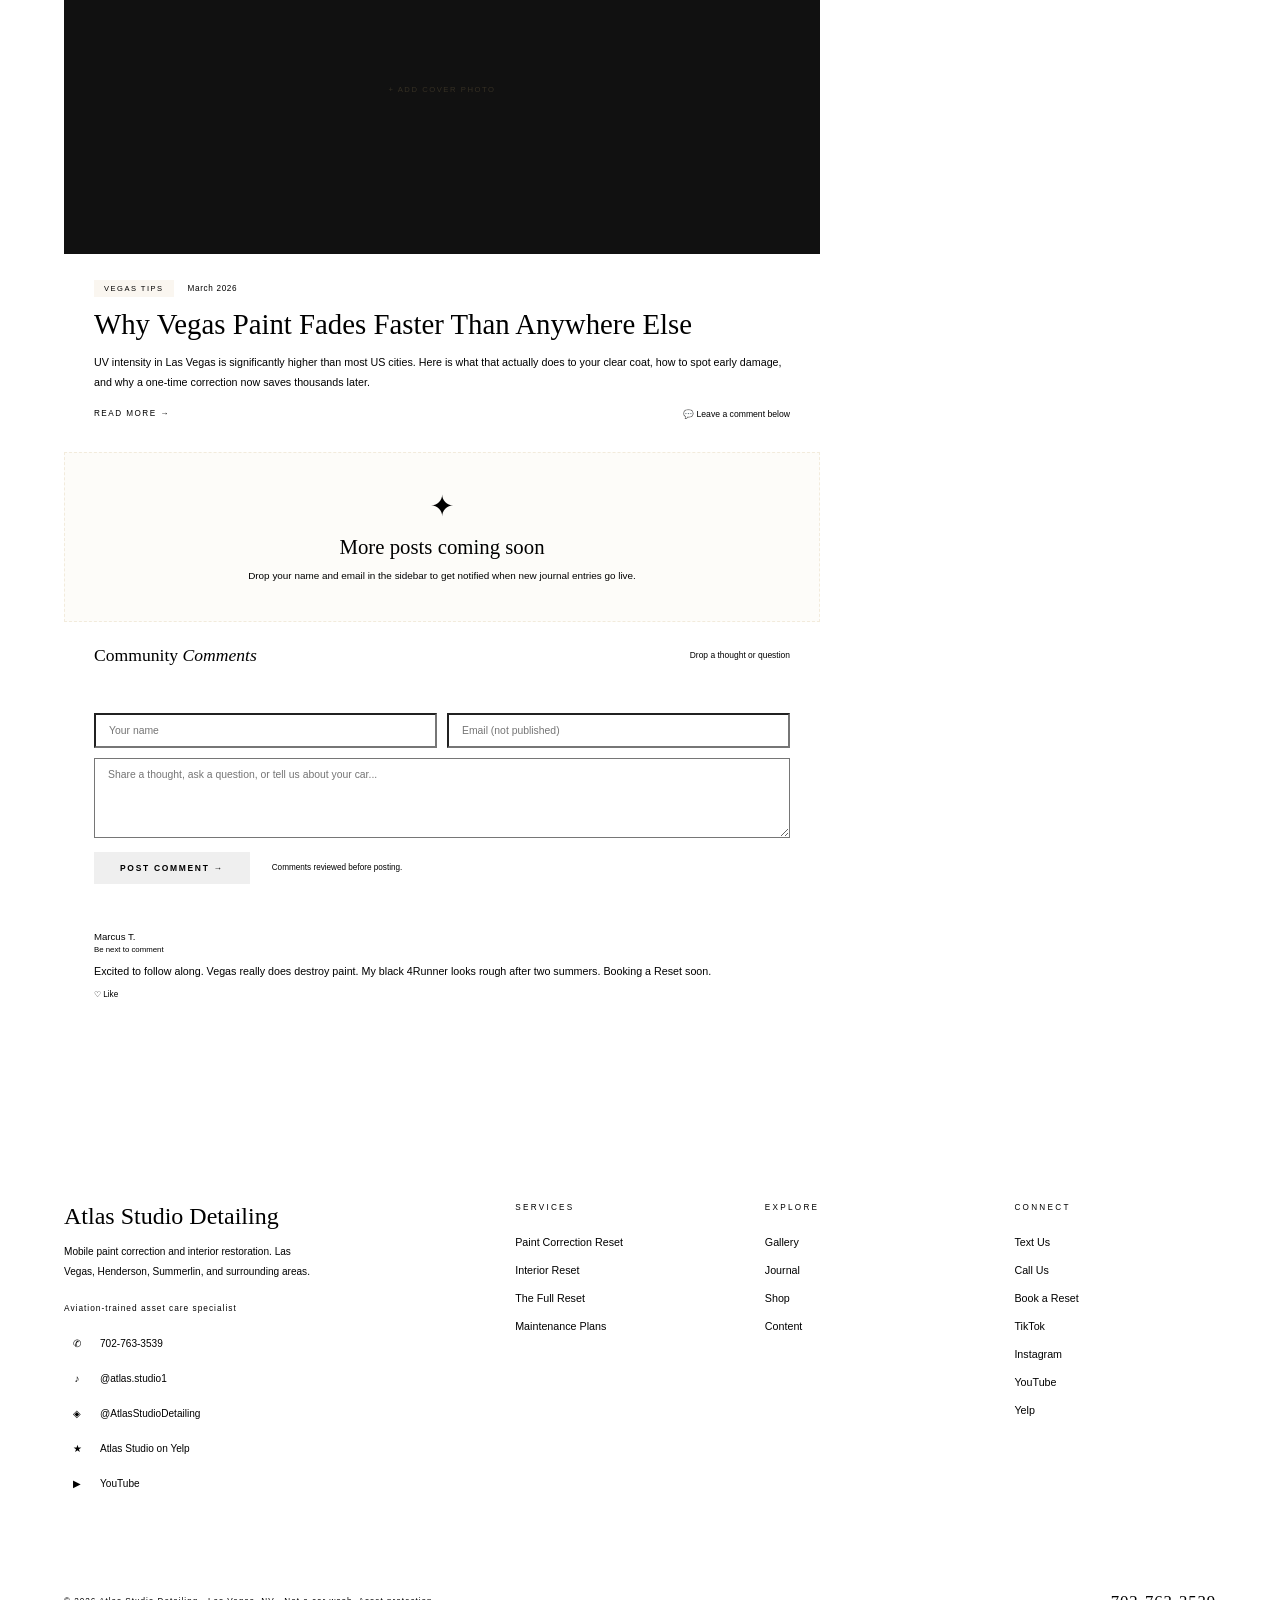
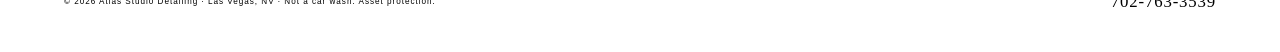
==== commit 9aabd931: "Update blog.html" ====
--- a/blog.html
+++ b/blog.html
@@ -1,8 +1,73 @@
 <!DOCTYPE html>
+
 <html lang="en" data-theme="dark">
 <head>
 <meta charset="UTF-8"><meta name="viewport" content="width=device-width,initial-scale=1.0">
-<title>The Atlas Journal | Atlas Studio Detailing</title><meta name="description" content="Behind the scenes, tips from the field, and updates from Atlas Studio Detailing Las Vegas. Read and comment.">
+<title>The Atlas Journal | Mobile Detailing Tips Las Vegas</title>
+<meta name="description" content="Behind the scenes, Las Vegas car care tips, and field notes from Atlas Studio Detailing. Paint correction guides, interior tips, and Vegas UV damage explained.">
+<meta name="keywords" content="car detailing tips Las Vegas, paint correction guide, Las Vegas UV damage car, mobile detailing blog Nevada">
+<meta name="robots" content="index, follow">
+<meta name="author" content="Atlas Studio Detailing">
+<meta name="geo.region" content="US-NV">
+<meta name="geo.placename" content="Las Vegas">
+<!-- Open Graph -->
+<meta property="og:type" content="website">
+<meta property="og:title" content="The Atlas Journal — Detailing Tips & Field Notes Las Vegas">
+<meta property="og:description" content="Behind the scenes, Las Vegas car care tips, and paint correction guides from Atlas Studio Detailing.">
+<meta property="og:site_name" content="Atlas Studio Detailing">
+<meta property="og:locale" content="en_US">
+<!-- Twitter Card -->
+<meta name="twitter:card" content="summary_large_image">
+<meta name="twitter:title" content="The Atlas Journal — Detailing Tips & Field Notes Las Vegas">
+<meta name="twitter:description" content="Behind the scenes, Las Vegas car care tips, and paint correction guides from Atlas Studio Detailing.">
+<!-- Canonical -->
+<link rel="canonical" href="https://atlasstudiodetailing.com/blog.html">
+<script type="application/ld+json">
+{
+  "@context": "https://schema.org",
+  "@type": "LocalBusiness",
+  "name": "Atlas Studio Detailing",
+  "description": "Mobile paint correction, interior reset, and ceramic coating services in Las Vegas, Henderson, and Summerlin. Aviation-trained asset care specialist.",
+  "url": "https://atlasstudiodetailing.com",
+  "telephone": "+17027633539",
+  "priceRange": "$$$",
+  "image": "https://atlasstudiodetailing.com/tesla-exterior.jpg",
+  "address": {
+    "@type": "PostalAddress",
+    "addressLocality": "Las Vegas",
+    "addressRegion": "NV",
+    "addressCountry": "US"
+  },
+  "geo": {
+    "@type": "GeoCoordinates",
+    "latitude": "36.1699",
+    "longitude": "-115.1398"
+  },
+  "areaServed": [
+    {"@type": "City", "name": "Las Vegas"},
+    {"@type": "City", "name": "Henderson"},
+    {"@type": "City", "name": "Summerlin"},
+    {"@type": "City", "name": "North Las Vegas"},
+    {"@type": "City", "name": "Enterprise"},
+    {"@type": "City", "name": "Spring Valley"}
+  ],
+  "serviceType": [
+    "Mobile Auto Detailing",
+    "Paint Correction",
+    "Ceramic Coating",
+    "Interior Detailing",
+    "Car Detailing"
+  ],
+  "sameAs": [
+    "https://www.instagram.com/AtlasStudioDetailing",
+    "https://www.youtube.com/@AtlasStudioDetailing",
+    "https://www.tiktok.com/@atlas.studio1",
+    "https://yelp.to/VJHCYR6-HA"
+  ],
+  "openingHours": "Mo-Su 07:00-19:00",
+  "hasMap": "https://maps.google.com/?q=Las+Vegas+NV"
+}
+</script>
 <link rel="preconnect" href="https://fonts.googleapis.com"><link rel="preconnect" href="https://fonts.gstatic.com" crossorigin><link href="https://fonts.googleapis.com/css2?family=Cormorant+Garamond:ital,wght@0,300;0,400;0,600;1,300;1,400&family=Montserrat:wght@300;400;500;600;700&display=swap" rel="stylesheet">
 <style>/* ═══════════════════════════════════════════════════
    ATLAS STUDIO — GLOBAL DESIGN SYSTEM v3.0
@@ -11,143 +76,143 @@
 
 /* ── THEME VARIABLES ── */
 :root {
-  --black:     #0a0a0a;
-  --dark:      #111111;
-  --charcoal:  #171717;
-  --surface:   #1c1c1c;
-  --white:     #f6f3ee;
-  --gold:      #c8a96e;
-  --gold-lt:   #dfc18e;
-  --gold-dim:  rgba(200,169,110,.12);
-  --gold-glow: rgba(200,169,110,.25);
-  --muted:     #908b86;
-  --mid:       #b5afa9;
-  --copy:      #d0cbc4;
-  --border:    rgba(255,255,255,.07);
-  --border-gold: rgba(200,169,110,.2);
-  --glass-bg:  rgba(255,255,255,.04);
-  --glass-border: rgba(255,255,255,.09);
-  --shadow:    0 24px 60px rgba(0,0,0,.45);
-  /* Light mode overrides applied via [data-theme="light"] */
-}
-
-[data-theme="light"] {
-  --black:     #f0ece4;
-  --dark:      #e8e4dc;
-  --charcoal:  #dedad2;
-  --surface:   #f5f2ec;
-  --white:     #1a1814;
-  --muted:     #6b6560;
-  --mid:       #5a5550;
-  --copy:      #3a3630;
-  --border:    rgba(0,0,0,.08);
-  --border-gold: rgba(160,120,60,.25);
-  --glass-bg:  rgba(0,0,0,.03);
-  --glass-border: rgba(0,0,0,.1);
-  --shadow:    0 24px 60px rgba(0,0,0,.12);
+–black:     #0a0a0a;
+–dark:      #111111;
+–charcoal:  #171717;
+–surface:   #1c1c1c;
+–white:     #f6f3ee;
+–gold:      #c8a96e;
+–gold-lt:   #dfc18e;
+–gold-dim:  rgba(200,169,110,.12);
+–gold-glow: rgba(200,169,110,.25);
+–muted:     #908b86;
+–mid:       #b5afa9;
+–copy:      #d0cbc4;
+–border:    rgba(255,255,255,.07);
+–border-gold: rgba(200,169,110,.2);
+–glass-bg:  rgba(255,255,255,.04);
+–glass-border: rgba(255,255,255,.09);
+–shadow:    0 24px 60px rgba(0,0,0,.45);
+/* Light mode overrides applied via [data-theme=“light”] */
+}
+
+[data-theme=“light”] {
+–black:     #f0ece4;
+–dark:      #e8e4dc;
+–charcoal:  #dedad2;
+–surface:   #f5f2ec;
+–white:     #1a1814;
+–muted:     #6b6560;
+–mid:       #5a5550;
+–copy:      #3a3630;
+–border:    rgba(0,0,0,.08);
+–border-gold: rgba(160,120,60,.25);
+–glass-bg:  rgba(0,0,0,.03);
+–glass-border: rgba(0,0,0,.1);
+–shadow:    0 24px 60px rgba(0,0,0,.12);
 }
 
 /* ── RESET & BASE ── */
 *,*::before,*::after{margin:0;padding:0;box-sizing:border-box}
 html{scroll-behavior:smooth;font-size:16px}
 body{
-  background:var(--black);
-  color:var(--white);
-  font-family:'Montserrat',sans-serif;
-  overflow-x:hidden;
-  -webkit-font-smoothing:antialiased;
-  transition:background .35s,color .35s;
+background:var(–black);
+color:var(–white);
+font-family:‘Montserrat’,sans-serif;
+overflow-x:hidden;
+-webkit-font-smoothing:antialiased;
+transition:background .35s,color .35s;
 }
 
 /* ── ZERO BLUE LINKS ── */
 a,a:link,a:visited,a:hover,a:active,a:focus{
-  color:inherit!important;
-  text-decoration:none!important;
-  -webkit-tap-highlight-color:transparent;
+color:inherit!important;
+text-decoration:none!important;
+-webkit-tap-highlight-color:transparent;
 }
 
 /* ── CUSTOM CURSOR ── */
 .cursor{
-  position:fixed;width:8px;height:8px;
-  background:var(--gold);border-radius:50%;
-  pointer-events:none;z-index:9999;
-  transform:translate(-50%,-50%);
-  transition:transform .15s cubic-bezier(.16,1,.3,1),
-             background .2s,width .2s,height .2s;
-  mix-blend-mode:normal;
+position:fixed;width:8px;height:8px;
+background:var(–gold);border-radius:50%;
+pointer-events:none;z-index:9999;
+transform:translate(-50%,-50%);
+transition:transform .15s cubic-bezier(.16,1,.3,1),
+background .2s,width .2s,height .2s;
+mix-blend-mode:normal;
 }
 .cursor-ring{
-  position:fixed;width:36px;height:36px;
-  border:1.5px solid var(--gold);border-radius:50%;
-  pointer-events:none;z-index:9998;
-  transform:translate(-50%,-50%);
-  transition:left .1s,top .1s,
-             width .3s cubic-bezier(.16,1,.3,1),
-             height .3s cubic-bezier(.16,1,.3,1),
-             opacity .3s,border-color .2s;
-  opacity:.4;
-}
-.cursor.active{transform:translate(-50%,-50%) scale(0);background:var(--gold-lt)}
+position:fixed;width:36px;height:36px;
+border:1.5px solid var(–gold);border-radius:50%;
+pointer-events:none;z-index:9998;
+transform:translate(-50%,-50%);
+transition:left .1s,top .1s,
+width .3s cubic-bezier(.16,1,.3,1),
+height .3s cubic-bezier(.16,1,.3,1),
+opacity .3s,border-color .2s;
+opacity:.4;
+}
+.cursor.active{transform:translate(-50%,-50%) scale(0);background:var(–gold-lt)}
 .cursor-ring.active{width:56px;height:56px;opacity:.65}
 
 /* ── NAVIGATION ── */
 nav{
-  position:fixed;top:0;left:0;right:0;z-index:600;
-  padding:20px 5vw;
-  display:flex;align-items:center;justify-content:space-between;
-  background:rgba(10,10,10,.92);
-  backdrop-filter:blur(20px) saturate(180%);
-  -webkit-backdrop-filter:blur(20px) saturate(180%);
-  border-bottom:1px solid var(--border-gold);
-  transition:padding .3s,background .3s;
-}
-[data-theme="light"] nav{background:rgba(240,236,228,.92)}
+position:fixed;top:0;left:0;right:0;z-index:600;
+padding:20px 5vw;
+display:flex;align-items:center;justify-content:space-between;
+background:rgba(10,10,10,.92);
+backdrop-filter:blur(20px) saturate(180%);
+-webkit-backdrop-filter:blur(20px) saturate(180%);
+border-bottom:1px solid var(–border-gold);
+transition:padding .3s,background .3s;
+}
+[data-theme=“light”] nav{background:rgba(240,236,228,.92)}
 nav.scrolled{padding:13px 5vw}
 .nav-logo{
-  font-family:'Cormorant Garamond',serif;
-  font-size:.95rem;font-weight:400;
-  letter-spacing:.32em;text-transform:uppercase;
-  color:var(--white)!important;
-}
-.nav-logo span{color:var(--gold)!important}
+font-family:‘Cormorant Garamond’,serif;
+font-size:.95rem;font-weight:400;
+letter-spacing:.32em;text-transform:uppercase;
+color:var(–white)!important;
+}
+.nav-logo span{color:var(–gold)!important}
 .nav-links{display:flex;gap:28px;list-style:none}
 .nav-links a{
-  color:var(--mid)!important;
-  font-size:.54rem;letter-spacing:.2em;
-  text-transform:uppercase;font-weight:500;
-  transition:color .25s;
-  padding-bottom:3px;
-  border-bottom:1px solid transparent;
+color:var(–mid)!important;
+font-size:.54rem;letter-spacing:.2em;
+text-transform:uppercase;font-weight:500;
+transition:color .25s;
+padding-bottom:3px;
+border-bottom:1px solid transparent;
 }
 .nav-links a:hover,.nav-links a.active{
-  color:var(--gold)!important;
-  border-bottom-color:var(--gold);
+color:var(–gold)!important;
+border-bottom-color:var(–gold);
 }
 .nav-right{display:flex;align-items:center;gap:14px}
 
 /* Theme toggle */
 .theme-toggle{
-  width:36px;height:36px;
-  border:1px solid var(--border-gold);
-  background:transparent;
-  color:var(--gold)!important;
-  font-size:.8rem;
-  display:flex;align-items:center;justify-content:center;
-  cursor:pointer;transition:background .25s,transform .25s;
-  flex-shrink:0;
-}
-.theme-toggle:hover{background:var(--gold-dim);transform:rotate(20deg)}
+width:36px;height:36px;
+border:1px solid var(–border-gold);
+background:transparent;
+color:var(–gold)!important;
+font-size:.8rem;
+display:flex;align-items:center;justify-content:center;
+cursor:pointer;transition:background .25s,transform .25s;
+flex-shrink:0;
+}
+.theme-toggle:hover{background:var(–gold-dim);transform:rotate(20deg)}
 
 /* Mobile menu toggle */
 .nav-hamburger{
-  display:none;
-  flex-direction:column;gap:5px;
-  cursor:pointer;padding:6px;
+display:none;
+flex-direction:column;gap:5px;
+cursor:pointer;padding:6px;
 }
 .nav-hamburger span{
-  display:block;width:22px;height:1.5px;
-  background:var(--gold);
-  transition:transform .3s,opacity .3s;
+display:block;width:22px;height:1.5px;
+background:var(–gold);
+transition:transform .3s,opacity .3s;
 }
 .nav-hamburger.open span:nth-child(1){transform:translateY(6.5px) rotate(45deg)}
 .nav-hamburger.open span:nth-child(2){opacity:0}
@@ -155,23 +220,23 @@
 
 /* Mobile menu */
 .mobile-menu{
-  position:fixed;top:0;left:0;right:0;bottom:0;
-  background:rgba(10,10,10,.98);
-  z-index:590;
-  display:flex;flex-direction:column;align-items:center;justify-content:center;
-  gap:6px;
-  opacity:0;pointer-events:none;
-  transition:opacity .3s;
+position:fixed;top:0;left:0;right:0;bottom:0;
+background:rgba(10,10,10,.98);
+z-index:590;
+display:flex;flex-direction:column;align-items:center;justify-content:center;
+gap:6px;
+opacity:0;pointer-events:none;
+transition:opacity .3s;
 }
 .mobile-menu.open{opacity:1;pointer-events:all}
 .mobile-menu a{
-  font-family:'Cormorant Garamond',serif;
-  font-size:clamp(2rem,7vw,3rem);
-  font-weight:300;color:var(--white)!important;
-  letter-spacing:.1em;
-  padding:10px 0;
-  opacity:0;transform:translateY(20px);
-  transition:opacity .35s,transform .35s,color .25s;
+font-family:‘Cormorant Garamond’,serif;
+font-size:clamp(2rem,7vw,3rem);
+font-weight:300;color:var(–white)!important;
+letter-spacing:.1em;
+padding:10px 0;
+opacity:0;transform:translateY(20px);
+transition:opacity .35s,transform .35s,color .25s;
 }
 .mobile-menu.open a{opacity:1;transform:translateY(0)}
 .mobile-menu.open a:nth-child(1){transition-delay:.05s}
@@ -181,159 +246,159 @@
 .mobile-menu.open a:nth-child(5){transition-delay:.25s}
 .mobile-menu.open a:nth-child(6){transition-delay:.3s}
 .mobile-menu.open a:nth-child(7){transition-delay:.35s}
-.mobile-menu a:hover{color:var(--gold)!important}
+.mobile-menu a:hover{color:var(–gold)!important}
 
 .nav-cta{
-  font-size:.54rem;letter-spacing:.18em;
-  text-transform:uppercase;font-weight:700;
-  color:var(--black)!important;
-  background:var(--gold);padding:10px 22px;
-  transition:background .25s,transform .2s;
-  white-space:nowrap;
-}
-.nav-cta:hover{background:var(--gold-lt);transform:translateY(-1px)}
+font-size:.54rem;letter-spacing:.18em;
+text-transform:uppercase;font-weight:700;
+color:var(–black)!important;
+background:var(–gold);padding:10px 22px;
+transition:background .25s,transform .2s;
+white-space:nowrap;
+}
+.nav-cta:hover{background:var(–gold-lt);transform:translateY(-1px)}
 
 /* ── INNER PAGE HERO ── */
 .page-hero{
-  padding:158px 5vw 88px;
-  background:var(--charcoal);
-  position:relative;overflow:hidden;
+padding:158px 5vw 88px;
+background:var(–charcoal);
+position:relative;overflow:hidden;
 }
 .page-hero::after{
-  content:'';position:absolute;
-  bottom:0;left:0;right:0;height:1px;
-  background:linear-gradient(to right,transparent,var(--gold),transparent);
+content:’’;position:absolute;
+bottom:0;left:0;right:0;height:1px;
+background:linear-gradient(to right,transparent,var(–gold),transparent);
 }
 .ph-eyebrow{
-  font-size:.52rem;letter-spacing:.4em;
-  text-transform:uppercase;color:var(--gold);
-  margin-bottom:14px;
-  display:flex;align-items:center;gap:12px;
-}
-.ph-eyebrow::before{content:'';display:block;width:30px;height:1px;background:var(--gold)}
+font-size:.52rem;letter-spacing:.4em;
+text-transform:uppercase;color:var(–gold);
+margin-bottom:14px;
+display:flex;align-items:center;gap:12px;
+}
+.ph-eyebrow::before{content:’’;display:block;width:30px;height:1px;background:var(–gold)}
 .ph-title{
-  font-family:'Cormorant Garamond',serif;
-  font-size:clamp(2.8rem,6vw,5rem);
-  font-weight:300;line-height:1;color:var(--white);
-}
-.ph-title em{font-style:italic;color:var(--gold)}
+font-family:‘Cormorant Garamond’,serif;
+font-size:clamp(2.8rem,6vw,5rem);
+font-weight:300;line-height:1;color:var(–white);
+}
+.ph-title em{font-style:italic;color:var(–gold)}
 .ph-sub{
-  font-size:.72rem;color:var(--mid);
-  line-height:1.95;max-width:500px;
-  margin-top:16px;font-weight:300;
+font-size:.72rem;color:var(–mid);
+line-height:1.95;max-width:500px;
+margin-top:16px;font-weight:300;
 }
 .ph-letter{
-  position:absolute;right:5vw;top:50%;
-  transform:translateY(-50%);
-  font-family:'Cormorant Garamond',serif;
-  font-size:20rem;font-weight:300;
-  color:rgba(200,169,110,.04);
-  line-height:1;pointer-events:none;user-select:none;
+position:absolute;right:5vw;top:50%;
+transform:translateY(-50%);
+font-family:‘Cormorant Garamond’,serif;
+font-size:20rem;font-weight:300;
+color:rgba(200,169,110,.04);
+line-height:1;pointer-events:none;user-select:none;
 }
 
 /* ── SECTION SYSTEM ── */
 .label{
-  font-size:.52rem;letter-spacing:.38em;
-  text-transform:uppercase;color:var(--gold);
-  margin-bottom:12px;
-  display:flex;align-items:center;gap:12px;
-}
-.label::before{content:'';display:block;width:30px;height:1px;background:var(--gold)}
+font-size:.52rem;letter-spacing:.38em;
+text-transform:uppercase;color:var(–gold);
+margin-bottom:12px;
+display:flex;align-items:center;gap:12px;
+}
+.label::before{content:’’;display:block;width:30px;height:1px;background:var(–gold)}
 .title{
-  font-family:'Cormorant Garamond',serif;
-  font-size:clamp(2rem,3.5vw,3rem);
-  font-weight:300;line-height:1.1;color:var(--white);
-}
-.title em{font-style:italic;color:var(--gold)}
-.copy{font-size:.73rem;line-height:2;color:var(--copy);font-weight:300}
+font-family:‘Cormorant Garamond’,serif;
+font-size:clamp(2rem,3.5vw,3rem);
+font-weight:300;line-height:1.1;color:var(–white);
+}
+.title em{font-style:italic;color:var(–gold)}
+.copy{font-size:.73rem;line-height:2;color:var(–copy);font-weight:300}
 
 /* ── GLASS MORPHISM ── */
 .glass{
-  background:var(--glass-bg);
-  backdrop-filter:blur(24px) saturate(160%);
-  -webkit-backdrop-filter:blur(24px) saturate(160%);
-  border:1px solid var(--glass-border);
+background:var(–glass-bg);
+backdrop-filter:blur(24px) saturate(160%);
+-webkit-backdrop-filter:blur(24px) saturate(160%);
+border:1px solid var(–glass-border);
 }
 .glass-gold{
-  background:rgba(200,169,110,.06);
-  backdrop-filter:blur(24px);
-  -webkit-backdrop-filter:blur(24px);
-  border:1px solid rgba(200,169,110,.18);
+background:rgba(200,169,110,.06);
+backdrop-filter:blur(24px);
+-webkit-backdrop-filter:blur(24px);
+border:1px solid rgba(200,169,110,.18);
 }
 
 /* ── BUTTONS ── */
 .btn-gold{
-  background:var(--gold);color:var(--black)!important;
-  padding:14px 34px;font-size:.57rem;
-  letter-spacing:.2em;text-transform:uppercase;font-weight:700;
-  transition:background .25s,transform .2s,box-shadow .25s;
-  display:inline-block;position:relative;overflow:hidden;
+background:var(–gold);color:var(–black)!important;
+padding:14px 34px;font-size:.57rem;
+letter-spacing:.2em;text-transform:uppercase;font-weight:700;
+transition:background .25s,transform .2s,box-shadow .25s;
+display:inline-block;position:relative;overflow:hidden;
 }
 .btn-gold::before{
-  content:'';position:absolute;inset:0;
-  background:rgba(255,255,255,.12);
-  transform:translateX(-100%);transition:transform .35s;
-}
-.btn-gold:hover{background:var(--gold-lt);transform:translateY(-2px);box-shadow:0 12px 32px rgba(200,169,110,.3);color:var(--black)!important}
+content:’’;position:absolute;inset:0;
+background:rgba(255,255,255,.12);
+transform:translateX(-100%);transition:transform .35s;
+}
+.btn-gold:hover{background:var(–gold-lt);transform:translateY(-2px);box-shadow:0 12px 32px rgba(200,169,110,.3);color:var(–black)!important}
 .btn-gold:hover::before{transform:translateX(0)}
 
 .btn-dark{
-  background:var(--dark);color:var(--white)!important;
-  padding:14px 34px;font-size:.57rem;
-  letter-spacing:.2em;text-transform:uppercase;font-weight:700;
-  border:1px solid rgba(255,255,255,.1);
-  transition:all .25s;display:inline-block;
-}
-.btn-dark:hover{background:var(--surface);border-color:var(--gold);transform:translateY(-2px);color:var(--white)!important}
+background:var(–dark);color:var(–white)!important;
+padding:14px 34px;font-size:.57rem;
+letter-spacing:.2em;text-transform:uppercase;font-weight:700;
+border:1px solid rgba(255,255,255,.1);
+transition:all .25s;display:inline-block;
+}
+.btn-dark:hover{background:var(–surface);border-color:var(–gold);transform:translateY(-2px);color:var(–white)!important}
 
 .btn-outline{
-  color:var(--white)!important;padding:13px 30px;
-  font-size:.55rem;letter-spacing:.18em;
-  text-transform:uppercase;font-weight:500;
-  border:1px solid rgba(255,255,255,.18);
-  transition:all .25s;display:inline-block;
-}
-.btn-outline:hover{border-color:var(--gold);color:var(--gold)!important;transform:translateY(-1px)}
+color:var(–white)!important;padding:13px 30px;
+font-size:.55rem;letter-spacing:.18em;
+text-transform:uppercase;font-weight:500;
+border:1px solid rgba(255,255,255,.18);
+transition:all .25s;display:inline-block;
+}
+.btn-outline:hover{border-color:var(–gold);color:var(–gold)!important;transform:translateY(-1px)}
 
 .btn-ghost{
-  color:var(--gold)!important;padding:9px 18px;
-  font-size:.51rem;letter-spacing:.16em;
-  text-transform:uppercase;
-  border:1px solid rgba(200,169,110,.35);
-  transition:all .25s;display:inline-block;
-}
-.btn-ghost:hover{background:var(--gold);color:var(--black)!important;transform:translateY(-1px)}
+color:var(–gold)!important;padding:9px 18px;
+font-size:.51rem;letter-spacing:.16em;
+text-transform:uppercase;
+border:1px solid rgba(200,169,110,.35);
+transition:all .25s;display:inline-block;
+}
+.btn-ghost:hover{background:var(–gold);color:var(–black)!important;transform:translateY(-1px)}
 
 .btn-black{
-  background:var(--black);color:var(--white)!important;
-  padding:14px 34px;font-size:.57rem;
-  letter-spacing:.2em;text-transform:uppercase;font-weight:700;
-  border:1px solid rgba(255,255,255,.08);
-  transition:all .25s;display:inline-block;
-}
-.btn-black:hover{background:#181818;border-color:var(--gold-dim);transform:translateY(-1px);color:var(--white)!important}
+background:var(–black);color:var(–white)!important;
+padding:14px 34px;font-size:.57rem;
+letter-spacing:.2em;text-transform:uppercase;font-weight:700;
+border:1px solid rgba(255,255,255,.08);
+transition:all .25s;display:inline-block;
+}
+.btn-black:hover{background:#181818;border-color:var(–gold-dim);transform:translateY(-1px);color:var(–white)!important}
 
 /* ── MARQUEE ── */
 .marquee-wrap{
-  overflow:hidden;padding:38px 0;
-  border-top:1px solid var(--border);
-  border-bottom:1px solid var(--border);
-  background:var(--black);
+overflow:hidden;padding:38px 0;
+border-top:1px solid var(–border);
+border-bottom:1px solid var(–border);
+background:var(–black);
 }
 .marquee-track{
-  display:flex;gap:48px;
-  animation:marquee 30s linear infinite;
-  white-space:nowrap;
+display:flex;gap:48px;
+animation:marquee 30s linear infinite;
+white-space:nowrap;
 }
 .m-item{
-  font-family:'Cormorant Garamond',serif;
-  font-size:1.75rem;font-weight:300;
-  color:#3a3a3a;
-  display:flex;align-items:center;gap:24px;flex-shrink:0;
-  transition:color .3s;
-}
-.m-item.bright{color:var(--mid)}
-.m-dot{width:4px;height:4px;background:var(--gold);border-radius:50%;flex-shrink:0}
+font-family:‘Cormorant Garamond’,serif;
+font-size:1.75rem;font-weight:300;
+color:#3a3a3a;
+display:flex;align-items:center;gap:24px;flex-shrink:0;
+transition:color .3s;
+}
+.m-item.bright{color:var(–mid)}
+.m-dot{width:4px;height:4px;background:var(–gold);border-radius:50%;flex-shrink:0}
 @keyframes marquee{0%{transform:translateX(0)}100%{transform:translateX(-50%)}}
 
 /* ── SCROLL REVEAL ── */
@@ -345,47 +410,47 @@
 .js-ready .reveal.delay-3{transition-delay:.3s}
 
 /* ── FOOTER ── */
-footer{background:var(--charcoal);border-top:1px solid var(--border);padding:72px 5vw 40px}
+footer{background:var(–charcoal);border-top:1px solid var(–border);padding:72px 5vw 40px}
 .footer-grid{display:grid;grid-template-columns:2fr 1fr 1fr 1fr;gap:48px;margin-bottom:58px}
 .footer-brand{
-  font-family:'Cormorant Garamond',serif;
-  font-size:1.5rem;font-weight:300;color:var(--white);margin-bottom:12px;
-}
-.footer-brand span{color:var(--gold)!important}
-.footer-tag{font-size:.63rem;color:var(--muted);line-height:1.9;max-width:250px;margin-bottom:22px;font-weight:300}
+font-family:‘Cormorant Garamond’,serif;
+font-size:1.5rem;font-weight:300;color:var(–white);margin-bottom:12px;
+}
+.footer-brand span{color:var(–gold)!important}
+.footer-tag{font-size:.63rem;color:var(–muted);line-height:1.9;max-width:250px;margin-bottom:22px;font-weight:300}
 .footer-credential{
-  font-size:.52rem;letter-spacing:.12em;
-  color:var(--gold);margin-bottom:18px;
-  display:flex;align-items:center;gap:8px;
-}
-.footer-credential::before{content:'✦';font-size:.6rem}
+font-size:.52rem;letter-spacing:.12em;
+color:var(–gold);margin-bottom:18px;
+display:flex;align-items:center;gap:8px;
+}
+.footer-credential::before{content:‘✦’;font-size:.6rem}
 .footer-row{
-  display:flex;align-items:center;gap:10px;
-  font-size:.63rem;color:var(--mid)!important;
-  margin-bottom:9px;transition:color .25s;
-}
-.footer-row:hover{color:var(--gold)!important}
+display:flex;align-items:center;gap:10px;
+font-size:.63rem;color:var(–mid)!important;
+margin-bottom:9px;transition:color .25s;
+}
+.footer-row:hover{color:var(–gold)!important}
 .f-ico{
-  width:26px;height:26px;
-  border:1px solid var(--border);
-  display:flex;align-items:center;justify-content:center;
-  font-size:.62rem;flex-shrink:0;color:var(--muted);
+width:26px;height:26px;
+border:1px solid var(–border);
+display:flex;align-items:center;justify-content:center;
+font-size:.62rem;flex-shrink:0;color:var(–muted);
 }
 .footer-head{
-  font-size:.51rem;letter-spacing:.28em;
-  text-transform:uppercase;color:var(--gold);margin-bottom:20px;
+font-size:.51rem;letter-spacing:.28em;
+text-transform:uppercase;color:var(–gold);margin-bottom:20px;
 }
 .footer-list{list-style:none;display:flex;flex-direction:column;gap:10px}
-.footer-list a{font-size:.67rem;color:var(--muted)!important;transition:color .25s;font-weight:300}
-.footer-list a:hover{color:var(--white)!important}
+.footer-list a{font-size:.67rem;color:var(–muted)!important;transition:color .25s;font-weight:300}
+.footer-list a:hover{color:var(–white)!important}
 .footer-bottom{
-  display:flex;justify-content:space-between;align-items:center;
-  padding-top:28px;border-top:1px solid var(--border);
-}
-.footer-copy{font-size:.51rem;color:var(--muted);letter-spacing:.12em}
+display:flex;justify-content:space-between;align-items:center;
+padding-top:28px;border-top:1px solid var(–border);
+}
+.footer-copy{font-size:.51rem;color:var(–muted);letter-spacing:.12em}
 .footer-tel{
-  font-family:'Cormorant Garamond',serif;
-  font-size:1.05rem;color:var(--gold)!important;letter-spacing:.05em;
+font-family:‘Cormorant Garamond’,serif;
+font-size:1.05rem;color:var(–gold)!important;letter-spacing:.05em;
 }
 
 /* ── SHARED ANIMATIONS ── */
@@ -395,23 +460,23 @@
 
 /* ── RESPONSIVE ── */
 @media(max-width:860px){
-  body{cursor:auto}
-  .cursor,.cursor-ring{display:none}
-  .nav-links{display:none}
-  .nav-hamburger{display:flex}
-  nav{padding:16px 5vw}
-  .footer-grid{grid-template-columns:1fr 1fr;gap:32px}
-  .ph-letter{display:none}
-  .page-hero{padding:128px 5vw 60px}
+body{cursor:auto}
+.cursor,.cursor-ring{display:none}
+.nav-links{display:none}
+.nav-hamburger{display:flex}
+nav{padding:16px 5vw}
+.footer-grid{grid-template-columns:1fr 1fr;gap:32px}
+.ph-letter{display:none}
+.page-hero{padding:128px 5vw 60px}
 }
 @media(max-width:520px){.footer-grid{grid-template-columns:1fr}}
 
 .blog-body{padding:60px 5vw 110px}
 .blog-layout{display:grid;grid-template-columns:1fr 340px;gap:56px;align-items:start}
 .posts{display:flex;flex-direction:column;gap:3px}
-.post{background:var(--charcoal);overflow:hidden;transition:background .3s,transform .3s;position:relative}
-.post::before{content:"";position:absolute;left:0;top:0;bottom:0;width:3px;background:var(--gold);transform:scaleY(0);transform-origin:top;transition:transform .35s}
-.post:hover{background:var(--surface);transform:translateY(-2px)}
+.post{background:var(–charcoal);overflow:hidden;transition:background .3s,transform .3s;position:relative}
+.post::before{content:””;position:absolute;left:0;top:0;bottom:0;width:3px;background:var(–gold);transform:scaleY(0);transform-origin:top;transition:transform .35s}
+.post:hover{background:var(–surface);transform:translateY(-2px)}
 .post:hover::before{transform:scaleY(1)}
 .post-img{aspect-ratio:16/7;position:relative;overflow:hidden;background:#111}
 .post-img-ph{position:absolute;inset:0;display:flex;align-items:center;justify-content:center;font-size:.48rem;letter-spacing:.2em;text-transform:uppercase;color:rgba(200,169,110,.2)}
@@ -419,53 +484,54 @@
 .post:hover .post-img img{transform:scale(1.04)}
 .post-body{padding:26px 30px 30px}
 .post-meta{display:flex;align-items:center;gap:14px;margin-bottom:10px;flex-wrap:wrap}
-.post-cat{font-size:.47rem;letter-spacing:.2em;text-transform:uppercase;color:var(--gold);background:rgba(200,169,110,.1);padding:4px 10px}
-.post-date{font-size:.51rem;color:var(--muted);letter-spacing:.08em}
-.post-title{font-family:"Cormorant Garamond",serif;font-size:clamp(1.3rem,2.5vw,1.8rem);font-weight:300;color:var(--white);margin-bottom:10px;line-height:1.2}
-.post-excerpt{font-size:.67rem;color:var(--copy);line-height:1.9;margin-bottom:16px}
+.post-cat{font-size:.47rem;letter-spacing:.2em;text-transform:uppercase;color:var(–gold);background:rgba(200,169,110,.1);padding:4px 10px}
+.post-date{font-size:.51rem;color:var(–muted);letter-spacing:.08em}
+.post-title{font-family:“Cormorant Garamond”,serif;font-size:clamp(1.3rem,2.5vw,1.8rem);font-weight:300;color:var(–white);margin-bottom:10px;line-height:1.2}
+.post-excerpt{font-size:.67rem;color:var(–copy);line-height:1.9;margin-bottom:16px}
 .post-foot{display:flex;align-items:center;justify-content:space-between;flex-wrap:wrap;gap:10px}
-.post-read{font-size:.51rem;letter-spacing:.18em;text-transform:uppercase;color:var(--gold);transition:letter-spacing .25s}
+.post-read{font-size:.51rem;letter-spacing:.18em;text-transform:uppercase;color:var(–gold);transition:letter-spacing .25s}
 .post:hover .post-read{letter-spacing:.26em}
 .post-soon{background:rgba(200,169,110,.04);border:1px dashed rgba(200,169,110,.2);padding:36px 32px;text-align:center}
-.post-soon-ico{font-size:1.8rem;color:var(--gold);margin-bottom:12px}
-.post-soon-title{font-family:"Cormorant Garamond",serif;font-size:1.3rem;color:var(--white);margin-bottom:8px}
-.post-soon-sub{font-size:.62rem;color:var(--muted);line-height:1.8}
+.post-soon-ico{font-size:1.8rem;color:var(–gold);margin-bottom:12px}
+.post-soon-title{font-family:“Cormorant Garamond”,serif;font-size:1.3rem;color:var(–white);margin-bottom:8px}
+.post-soon-sub{font-size:.62rem;color:var(–muted);line-height:1.8}
 /* Sidebar */
 .blog-sidebar{position:sticky;top:100px;display:flex;flex-direction:column;gap:3px}
-.sb-card{background:var(--charcoal);padding:24px 26px}
-.sb-title{font-size:.5rem;letter-spacing:.26em;text-transform:uppercase;color:var(--gold);margin-bottom:16px}
-.sb-form input{width:100%;background:rgba(255,255,255,.04);border:1px solid var(--glass-border);color:var(--white);padding:10px 13px;font-family:"Montserrat",sans-serif;font-size:.65rem;margin-bottom:8px;outline:none;transition:border-color .25s}
-.sb-form input:focus{border-color:var(--gold)}
-.sb-form button{width:100%;background:var(--gold);color:#000!important;border:none;padding:11px;font-family:"Montserrat",sans-serif;font-size:.53rem;letter-spacing:.2em;text-transform:uppercase;font-weight:700;cursor:pointer;transition:background .25s}
-.sb-form button:hover{background:var(--gold-lt)}
-.sb-note{font-size:.51rem;color:var(--muted);margin-top:7px}
-.topic-row{display:flex;justify-content:space-between;align-items:center;padding:8px 0;border-bottom:1px solid var(--border);cursor:pointer;transition:color .25s}
+.sb-card{background:var(–charcoal);padding:24px 26px}
+.sb-title{font-size:.5rem;letter-spacing:.26em;text-transform:uppercase;color:var(–gold);margin-bottom:16px}
+.sb-form input{width:100%;background:rgba(255,255,255,.04);border:1px solid var(–glass-border);color:var(–white);padding:10px 13px;font-family:“Montserrat”,sans-serif;font-size:.65rem;margin-bottom:8px;outline:none;transition:border-color .25s}
+.sb-form input:focus{border-color:var(–gold)}
+.sb-form button{width:100%;background:var(–gold);color:#000!important;border:none;padding:11px;font-family:“Montserrat”,sans-serif;font-size:.53rem;letter-spacing:.2em;text-transform:uppercase;font-weight:700;cursor:pointer;transition:background .25s}
+.sb-form button:hover{background:var(–gold-lt)}
+.sb-note{font-size:.51rem;color:var(–muted);margin-top:7px}
+.topic-row{display:flex;justify-content:space-between;align-items:center;padding:8px 0;border-bottom:1px solid var(–border);cursor:pointer;transition:color .25s}
 .topic-row:last-child{border-bottom:none}
-.topic-row:hover{color:var(--gold)}
-.topic-n{font-size:.65rem;color:var(--copy)}
-.topic-c{font-size:.51rem;color:var(--muted)}
+.topic-row:hover{color:var(–gold)}
+.topic-n{font-size:.65rem;color:var(–copy)}
+.topic-c{font-size:.51rem;color:var(–muted)}
 /* Comments */
 .comments-sec{margin-top:3px}
-.comment-hdr{background:var(--charcoal);padding:20px 30px;display:flex;align-items:center;justify-content:space-between}
-.comment-hdr-title{font-family:"Cormorant Garamond",serif;font-size:1.1rem;color:var(--white)}
-.comment-form{background:var(--charcoal);padding:26px 30px;border-top:1px solid var(--border);margin-top:1px}
+.comment-hdr{background:var(–charcoal);padding:20px 30px;display:flex;align-items:center;justify-content:space-between}
+.comment-hdr-title{font-family:“Cormorant Garamond”,serif;font-size:1.1rem;color:var(–white)}
+.comment-form{background:var(–charcoal);padding:26px 30px;border-top:1px solid var(–border);margin-top:1px}
 .comment-row{display:grid;grid-template-columns:1fr 1fr;gap:10px;margin-bottom:10px}
-.comment-form input,.comment-form textarea{width:100%;background:rgba(255,255,255,.04);border:1px solid var(--glass-border);color:var(--white);padding:10px 13px;font-family:"Montserrat",sans-serif;font-size:.65rem;outline:none;transition:border-color .25s}
-.comment-form input:focus,.comment-form textarea:focus{border-color:var(--gold)}
+.comment-form input,.comment-form textarea{width:100%;background:rgba(255,255,255,.04);border:1px solid var(–glass-border);color:var(–white);padding:10px 13px;font-family:“Montserrat”,sans-serif;font-size:.65rem;outline:none;transition:border-color .25s}
+.comment-form input:focus,.comment-form textarea:focus{border-color:var(–gold)}
 .comment-form textarea{resize:vertical;min-height:80px;margin-bottom:10px}
-.comment-submit{background:var(--gold);color:#000!important;border:none;padding:11px 26px;font-family:"Montserrat",sans-serif;font-size:.53rem;letter-spacing:.2em;text-transform:uppercase;font-weight:700;cursor:pointer;transition:background .25s,transform .2s}
-.comment-submit:hover{background:var(--gold-lt);transform:translateY(-1px)}
-.comment-note{font-size:.51rem;color:var(--muted);margin-left:12px}
-.comment-list{background:var(--charcoal);border-top:1px solid var(--border);margin-top:1px}
-.comment-item{padding:20px 30px;border-bottom:1px solid var(--border)}
+.comment-submit{background:var(–gold);color:#000!important;border:none;padding:11px 26px;font-family:“Montserrat”,sans-serif;font-size:.53rem;letter-spacing:.2em;text-transform:uppercase;font-weight:700;cursor:pointer;transition:background .25s,transform .2s}
+.comment-submit:hover{background:var(–gold-lt);transform:translateY(-1px)}
+.comment-note{font-size:.51rem;color:var(–muted);margin-left:12px}
+.comment-list{background:var(–charcoal);border-top:1px solid var(–border);margin-top:1px}
+.comment-item{padding:20px 30px;border-bottom:1px solid var(–border)}
 .comment-item:last-child{border-bottom:none}
-.ci-name{font-size:.6rem;color:var(--white);font-weight:500;margin-bottom:3px}
-.ci-date{font-size:.49rem;color:var(--muted);margin-bottom:8px}
-.ci-text{font-size:.67rem;color:var(--copy);line-height:1.85}
-.ci-like{font-size:.51rem;color:var(--muted);margin-top:8px;cursor:pointer;transition:color .25s;display:inline-block}
-.ci-like:hover{color:var(--gold)}
+.ci-name{font-size:.6rem;color:var(–white);font-weight:500;margin-bottom:3px}
+.ci-date{font-size:.49rem;color:var(–muted);margin-bottom:8px}
+.ci-text{font-size:.67rem;color:var(–copy);line-height:1.85}
+.ci-like{font-size:.51rem;color:var(–muted);margin-top:8px;cursor:pointer;transition:color .25s;display:inline-block}
+.ci-like:hover{color:var(–gold)}
 @media(max-width:960px){.blog-layout{grid-template-columns:1fr}.blog-sidebar{position:static}.comment-row{grid-template-columns:1fr}}
 </style>
+
 </head>
 <body>
 <div class="cursor" id="cur"></div><div class="cursor-ring" id="curRing"></div>
@@ -474,7 +540,7 @@
 
 <div class="page-hero">
   <div class="ph-eyebrow">Field Notes</div>
-  <h1 class="ph-title">The Atlas <em>Journal</em></h1>
+  <h1 class="ph-title">From the <em>Field.</em></h1>
   <p class="ph-sub">Behind the scenes, tips from the field, product thoughts, and updates straight from the detailer. Follow along and leave a comment.</p>
   <div class="ph-letter">J</div>
 </div>
@@ -569,75 +635,76 @@
   </div>
 </div>
 
-<footer><div class="footer-grid"><div><div class="footer-brand">Atlas <span>Studio</span> Detailing</div><p class="footer-tag">Mobile paint correction and interior restoration. Las Vegas, Henderson, Summerlin, and surrounding areas.</p><div class="footer-credential">Aviation-trained asset care specialist</div><a href="tel:7027633539" class="footer-row"><div class="f-ico">✆</div>702-763-3539</a><a href="https://www.tiktok.com/@atlas.studio1" target="_blank" class="footer-row"><div class="f-ico">♪</div>@atlas.studio1</a><a href="https://instagram.com/AtlasStudioDetailing" target="_blank" class="footer-row"><div class="f-ico">◈</div>@AtlasStudioDetailing</a></div><div><div class="footer-head">Services</div><ul class="footer-list"><li><a href="services.html">Paint Correction Reset</a></li><li><a href="services.html">Interior Reset</a></li><li><a href="services.html">The Full Reset</a></li><li><a href="services.html">Maintenance Plans</a></li></ul></div><div><div class="footer-head">Explore</div><ul class="footer-list"><li><a href="gallery.html">Gallery</a></li><li><a href="blog.html">Journal</a></li><li><a href="shop.html">Shop</a></li><li><a href="content.html">Content</a></li></ul></div><div><div class="footer-head">Connect</div><ul class="footer-list"><li><a href="sms:7027633539">Text Us</a></li><li><a href="tel:7027633539">Call Us</a></li><li><a href="booking.html">Book a Reset</a></li><li><a href="https://www.tiktok.com/@atlas.studio1" target="_blank">TikTok</a></li><li><a href="https://instagram.com/AtlasStudioDetailing" target="_blank">Instagram</a></li></ul></div></div><div class="footer-bottom"><div class="footer-copy">© 2026 Atlas Studio Detailing · Las Vegas, NV · Not a car wash. Asset protection.</div><a href="tel:7027633539" class="footer-tel">702-763-3539</a></div></footer>
+<footer><div class="footer-grid"><div><div class="footer-brand">Atlas <span>Studio</span> Detailing</div><p class="footer-tag">Mobile paint correction and interior restoration. Las Vegas, Henderson, Summerlin, and surrounding areas.</p><div class="footer-credential">Aviation-trained asset care specialist</div><a href="tel:7027633539" class="footer-row"><div class="f-ico">✆</div>702-763-3539</a><a href="https://www.tiktok.com/@atlas.studio1" target="_blank" class="footer-row"><div class="f-ico">♪</div>@atlas.studio1</a><a href="https://instagram.com/AtlasStudioDetailing" target="_blank" class="footer-row"><div class="f-ico">◈</div>@AtlasStudioDetailing</a><a href="https://yelp.to/VJHCYR6-HA" target="_blank" class="footer-row"><div class="f-ico">★</div>Atlas Studio on Yelp</a><a href="https://www.youtube.com/@AtlasStudioDetailing" target="_blank" class="footer-row"><div class="f-ico">▶</div>YouTube</a></div><div><div class="footer-head">Services</div><ul class="footer-list"><li><a href="services.html">Paint Correction Reset</a></li><li><a href="services.html">Interior Reset</a></li><li><a href="services.html">The Full Reset</a></li><li><a href="services.html">Maintenance Plans</a></li></ul></div><div><div class="footer-head">Explore</div><ul class="footer-list"><li><a href="gallery.html">Gallery</a></li><li><a href="blog.html">Journal</a></li><li><a href="shop.html">Shop</a></li><li><a href="content.html">Content</a></li></ul></div><div><div class="footer-head">Connect</div><ul class="footer-list"><li><a href="sms:7027633539">Text Us</a></li><li><a href="tel:7027633539">Call Us</a></li><li><a href="booking.html">Book a Reset</a></li><li><a href="https://www.tiktok.com/@atlas.studio1" target="_blank">TikTok</a></li><li><a href="https://instagram.com/AtlasStudioDetailing" target="_blank">Instagram</a></li><li><a href="https://www.youtube.com/@AtlasStudioDetailing" target="_blank">YouTube</a></li><li><a href="https://yelp.to/VJHCYR6-HA" target="_blank">Yelp</a></li></ul></div></div><div class="footer-bottom"><div class="footer-copy">© 2026 Atlas Studio Detailing · Las Vegas, NV · Not a car wash. Asset protection.</div><a href="tel:7027633539" class="footer-tel">702-763-3539</a></div></footer>
 <script>// ═══════════════════════════════════════
 // ATLAS STUDIO — SHARED JS v3.0
 // ═══════════════════════════════════════
 
 // ── THEME TOGGLE ──
 const html = document.documentElement;
-const savedTheme = localStorage.getItem('atlas-theme') || 'dark';
-html.setAttribute('data-theme', savedTheme);
+const savedTheme = localStorage.getItem(‘atlas-theme’) || ‘dark’;
+html.setAttribute(‘data-theme’, savedTheme);
 
 function toggleTheme() {
-  const current = html.getAttribute('data-theme');
-  const next = current === 'dark' ? 'light' : 'dark';
-  html.setAttribute('data-theme', next);
-  localStorage.setItem('atlas-theme', next);
-  document.querySelectorAll('.theme-toggle').forEach(btn => {
-    btn.textContent = next === 'dark' ? '☀' : '◑';
-  });
-}
-document.addEventListener('DOMContentLoaded', () => {
-  document.querySelectorAll('.theme-toggle').forEach(btn => {
-    btn.textContent = savedTheme === 'dark' ? '☀' : '◑';
-  });
+const current = html.getAttribute(‘data-theme’);
+const next = current === ‘dark’ ? ‘light’ : ‘dark’;
+html.setAttribute(‘data-theme’, next);
+localStorage.setItem(‘atlas-theme’, next);
+document.querySelectorAll(’.theme-toggle’).forEach(btn => {
+btn.textContent = next === ‘dark’ ? ‘☀’ : ‘◑’;
 });
+}
+document.addEventListener(‘DOMContentLoaded’, () => {
+document.querySelectorAll(’.theme-toggle’).forEach(btn => {
+btn.textContent = savedTheme === ‘dark’ ? ‘☀’ : ‘◑’;
+});
+});
 
 // ── CURSOR ──
-const cur = document.getElementById('cur');
-const ring = document.getElementById('curRing');
+const cur = document.getElementById(‘cur’);
+const ring = document.getElementById(‘curRing’);
 if (cur && ring) {
-  let mx=0,my=0,rx=0,ry=0;
-  document.addEventListener('mousemove', e => {
-    mx = e.clientX; my = e.clientY;
-    cur.style.left = mx+'px'; cur.style.top = my+'px';
-  });
-  (function loop() {
-    rx += (mx-rx)*.12; ry += (my-ry)*.12;
-    ring.style.left = rx+'px'; ring.style.top = ry+'px';
-    requestAnimationFrame(loop);
-  })();
-  document.querySelectorAll('a,button,[class*="card"],[class*="tile"],[class*="btn"]').forEach(el => {
-    el.addEventListener('mouseenter', () => { cur.classList.add('active'); ring.classList.add('active'); });
-    el.addEventListener('mouseleave', () => { cur.classList.remove('active'); ring.classList.remove('active'); });
-  });
+let mx=0,my=0,rx=0,ry=0;
+document.addEventListener(‘mousemove’, e => {
+mx = e.clientX; my = e.clientY;
+cur.style.left = mx+‘px’; cur.style.top = my+‘px’;
+});
+(function loop() {
+rx += (mx-rx)*.12; ry += (my-ry)*.12;
+ring.style.left = rx+‘px’; ring.style.top = ry+‘px’;
+requestAnimationFrame(loop);
+})();
+document.querySelectorAll(‘a,button,[class*=“card”],[class*=“tile”],[class*=“btn”]’).forEach(el => {
+el.addEventListener(‘mouseenter’, () => { cur.classList.add(‘active’); ring.classList.add(‘active’); });
+el.addEventListener(‘mouseleave’, () => { cur.classList.remove(‘active’); ring.classList.remove(‘active’); });
+});
 }
 
 // ── NAV SCROLL + MOBILE ──
-const nav = document.getElementById('nav');
+const nav = document.getElementById(‘nav’);
 if (nav) {
-  window.addEventListener('scroll', () => nav.classList.toggle('scrolled', scrollY > 60));
+window.addEventListener(‘scroll’, () => nav.classList.toggle(‘scrolled’, scrollY > 60));
 }
 function toggleMobileMenu() {
-  const menu = document.getElementById('mobileMenu');
-  const burger = document.getElementById('navBurger');
-  if (menu && burger) {
-    menu.classList.toggle('open');
-    burger.classList.toggle('open');
-    document.body.style.overflow = menu.classList.contains('open') ? 'hidden' : '';
-  }
+const menu = document.getElementById(‘mobileMenu’);
+const burger = document.getElementById(‘navBurger’);
+if (menu && burger) {
+menu.classList.toggle(‘open’);
+burger.classList.toggle(‘open’);
+document.body.style.overflow = menu.classList.contains(‘open’) ? ‘hidden’ : ‘’;
+}
 }
 
 // ── SCROLL REVEAL ──
-document.body.classList.add('js-ready');
+document.body.classList.add(‘js-ready’);
 const io = new IntersectionObserver(entries => {
-  entries.forEach(e => {
-    if (e.isIntersecting) { e.target.classList.add('in-view'); io.unobserve(e.target); }
-  });
-}, { rootMargin: '0px 0px -50px 0px', threshold: .05 });
-document.querySelectorAll('.reveal').forEach(el => io.observe(el));
+entries.forEach(e => {
+if (e.isIntersecting) { e.target.classList.add(‘in-view’); io.unobserve(e.target); }
+});
+}, { rootMargin: ‘0px 0px -50px 0px’, threshold: .05 });
+document.querySelectorAll(’.reveal’).forEach(el => io.observe(el));
 </script>
+
 <script>
 function submitComment(){
   const name=document.getElementById('cName').value.trim();
@@ -658,4 +725,5 @@
   div.scrollIntoView({behavior:'smooth',block:'center'});
 }
 </script>
+
 </body></html>
